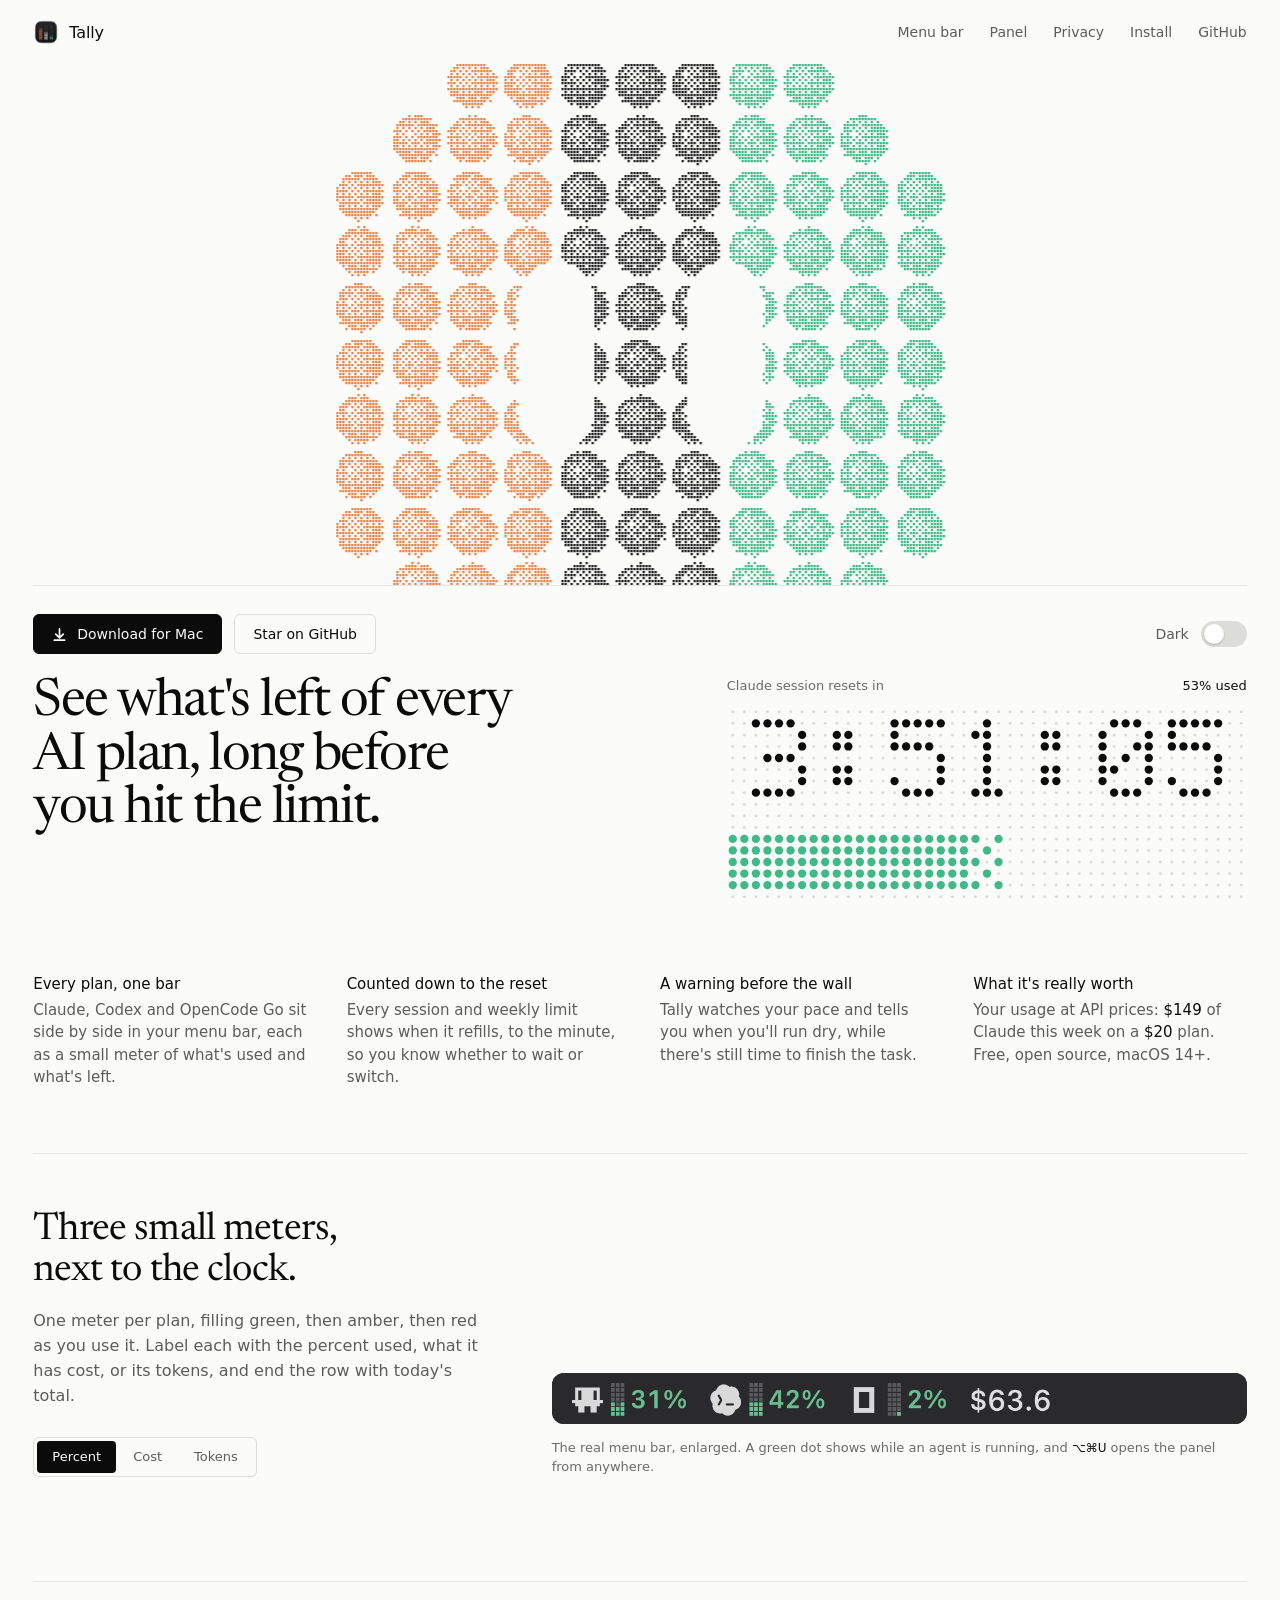
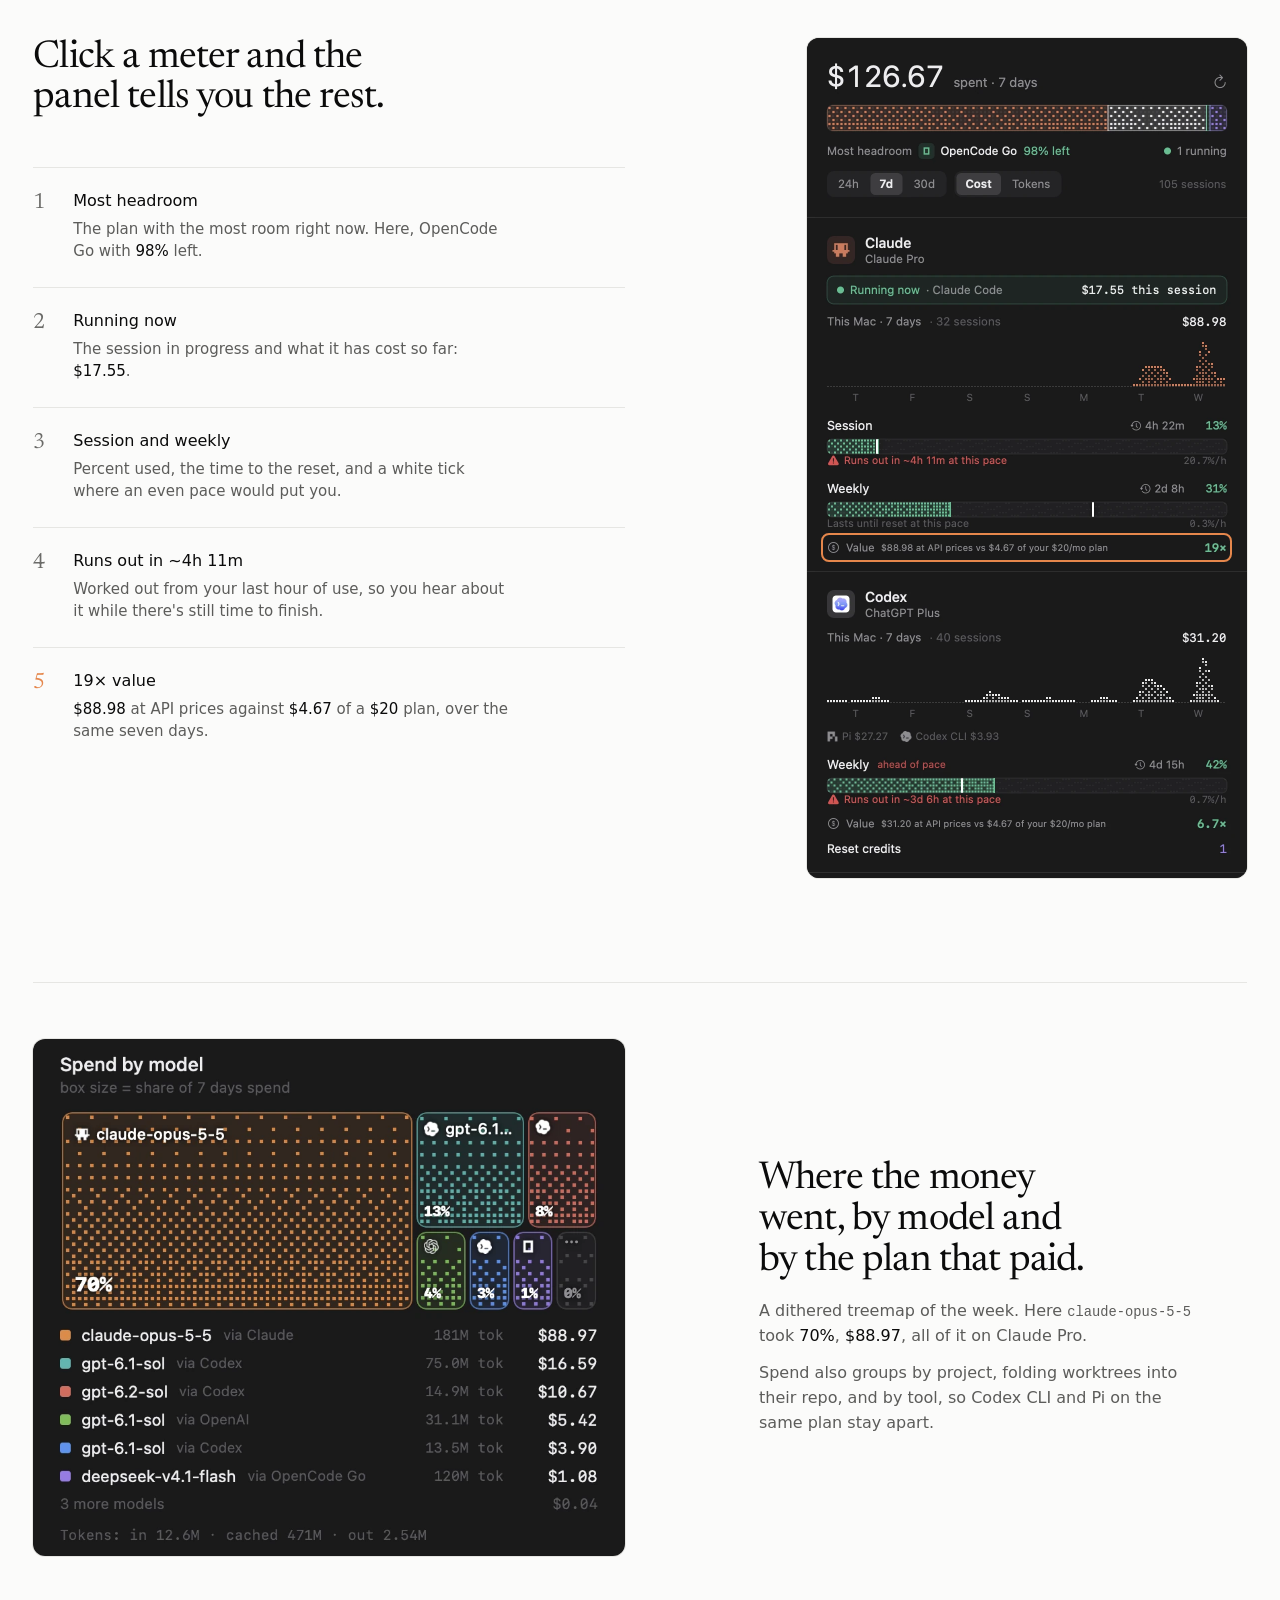
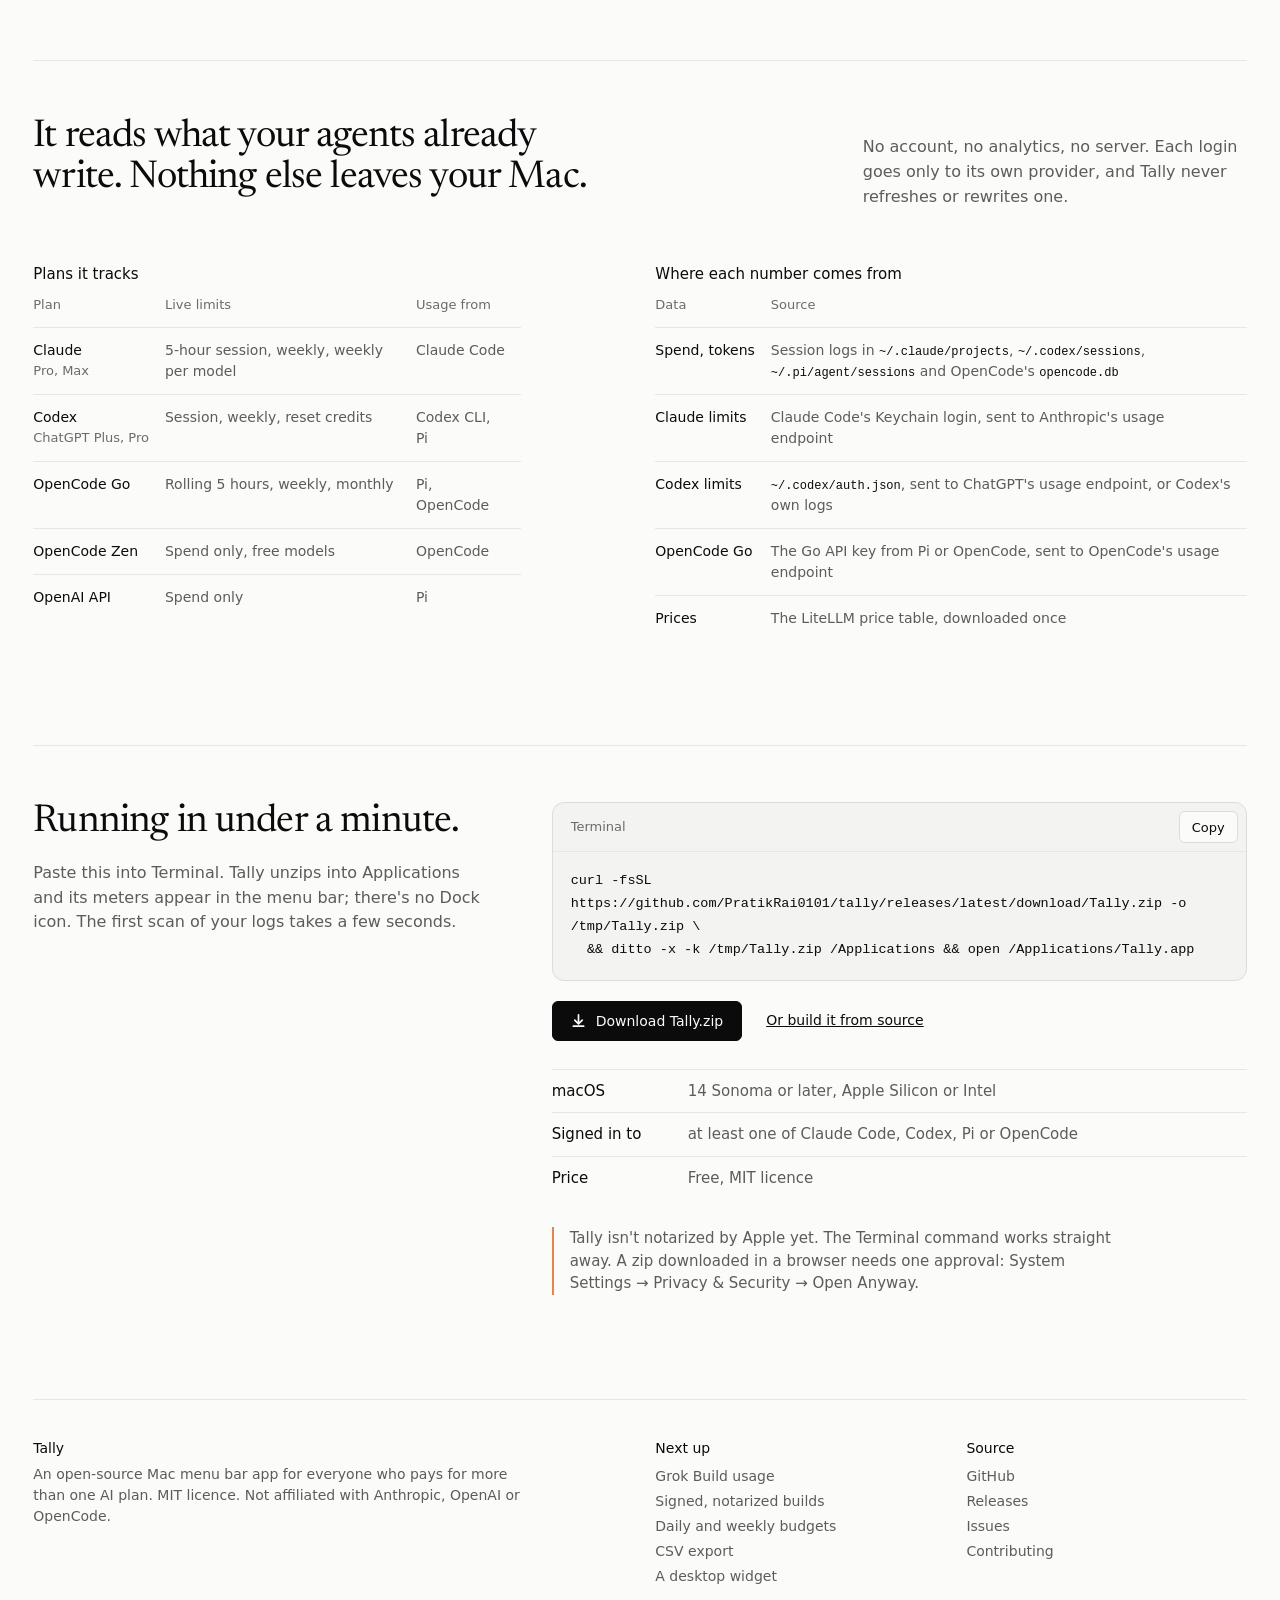
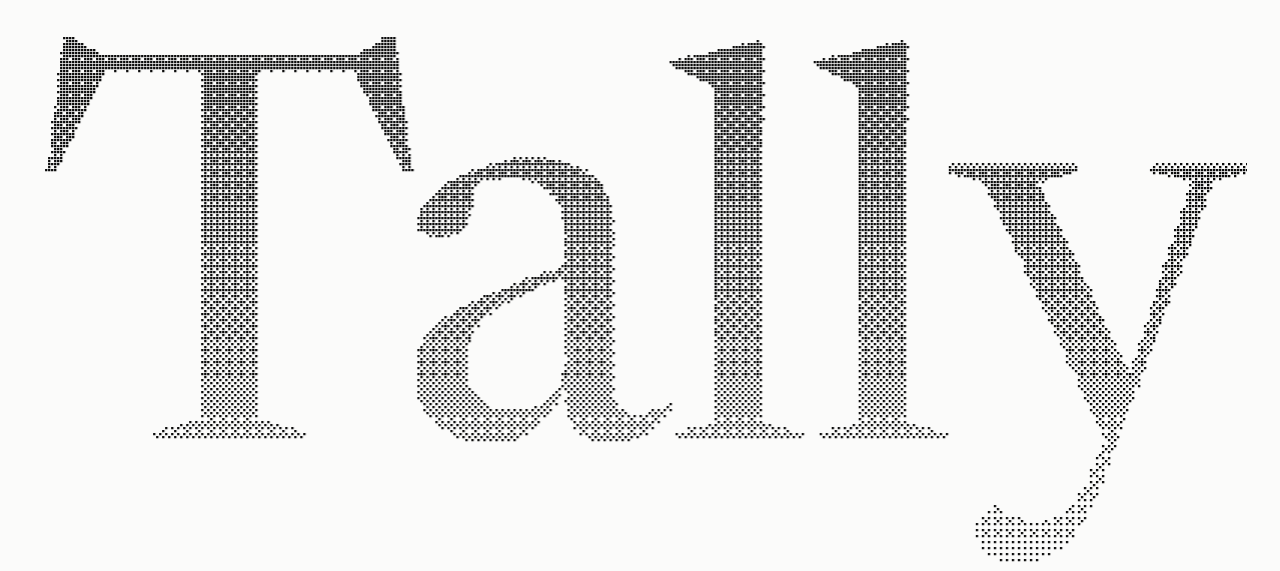
==== index.html @ f97ed586 "Tally website: specimen direction, static site Co-Authored-By: Claude Opus 5.5 <noreply@anthropic.co" ====
<!doctype html>
<html lang="en">
<head>
<meta charset="utf-8">
<meta name="viewport" content="width=device-width, initial-scale=1">
<meta name="color-scheme" content="light dark">
<title>Tally: every AI plan's limit, in your Mac menu bar</title>
<meta name="description" content="Tally is a free, open-source Mac menu bar app that shows how much of Claude, Codex and OpenCode Go you have left, when each limit resets, and whether you'll run out first.">
<meta property="og:title" content="Tally: every AI plan's limit, in your Mac menu bar">
<meta property="og:description" content="See what's left of Claude, Codex and OpenCode Go, when each resets, and whether you'll run out first. Free and open source.">
<meta property="og:image" content="og.png">
<meta property="og:type" content="website">
<meta name="twitter:card" content="summary_large_image">
<link rel="icon" href="favicon.svg" type="image/svg+xml">
<link rel="icon" href="img/icon.png" type="image/png" sizes="256x256">
<link rel="apple-touch-icon" href="apple-touch-icon.png">
<link rel="preconnect" href="https://fonts.googleapis.com">
<link rel="preconnect" href="https://fonts.gstatic.com" crossorigin>
<link href="https://fonts.googleapis.com/css2?family=Newsreader:opsz,wght@6..72,400&display=swap" rel="stylesheet">
<link rel="stylesheet" href="site.css">
<script>try{var t=localStorage.getItem("tally-theme");document.documentElement.dataset.theme=t||(matchMedia("(prefers-color-scheme: dark)").matches?"dark":"light")}catch(e){}</script>
</head>
<body>
<a class="skip" href="#main">Skip to content</a>
<div class="frame">
  <header>
    <a class="brand" href="#top" id="top"><img src="img/icon.png" alt="" width="26" height="26">Tally</a>
    <nav aria-label="Main">
      <a class="hide-s" href="#menubar">Menu bar</a>
      <a class="hide-s" href="#panel">Panel</a>
      <a class="hide-s" href="#privacy">Privacy</a>
      <a href="#install">Install</a>
      <a href="https://github.com/PratikRai0101/tally">GitHub</a>
    </nav>
  </header>

  <div class="hero" id="hero" role="img" aria-label="Tally's mascot, drawn in dithered dots, blooms open and falls into the three meter columns of the Tally icon, then gathers back.">
    <img class="still" src="img/icon-1024.png" alt="" aria-hidden="true" width="1024" height="1024">
    <canvas id="spec"></canvas>
  </div>

  <main id="main">
    <div class="bar">
      <a class="btn" href="https://github.com/PratikRai0101/tally/releases/latest">
        <svg viewBox="0 0 16 16" fill="none" stroke="currentColor" stroke-width="1.8" stroke-linecap="round" stroke-linejoin="round" aria-hidden="true"><path d="M8 2v9M4 7.5 8 11.5 12 7.5M2.5 14h11"/></svg>Download for Mac</a>
      <a class="btn alt" href="https://github.com/PratikRai0101/tally">Star on GitHub</a>
      <div class="switch-row"><span id="dl">Dark</span><button class="switch" id="theme" role="switch" aria-checked="false" aria-labelledby="dl"></button></div>
    </div>

    <section class="lede">
      <h1>See what's left of every AI plan, long before you hit the limit.</h1>
      <div class="meter" role="img" aria-label="Example: Claude session resets in 3 hours 51 minutes, 53% used">
        <p><span>Claude session resets in</span><span class="n">53% used</span></p>
        <canvas id="clock" aria-hidden="true"></canvas>
      </div>
    </section>

    <section class="cols" aria-label="What Tally does">
      <div><h2>Every plan, one bar</h2><p>Claude, Codex and OpenCode Go sit side by side in your menu bar, each as a small meter of what's used and what's left.</p></div>
      <div><h2>Counted down to the reset</h2><p>Every session and weekly limit shows when it refills, to the minute, so you know whether to wait or switch.</p></div>
      <div><h2>A warning before the wall</h2><p>Tally watches your pace and tells you when you'll run dry, while there's still time to finish the task.</p></div>
      <div><h2>What it's really worth</h2><p>Your usage at API prices: <span class="n">$149</span> of Claude this week on a <span class="n">$20</span> plan. Free, open source, macOS 14+.</p></div>
    </section>

    <section class="sec grid" id="menubar" aria-labelledby="mb-h">
      <div class="mb-words">
        <h2 id="mb-h">Three small meters, next to the clock.</h2>
        <p class="body">One meter per plan, filling green, then amber, then red as you use it. Label each with the percent used, what it has cost, or its tokens, and end the row with today's total.</p>
        <div class="seg" role="group" aria-label="Label the meters with">
          <button type="button" aria-pressed="true" data-i="0">Percent</button>
          <button type="button" aria-pressed="false" data-i="1">Cost</button>
          <button type="button" aria-pressed="false" data-i="2">Tokens</button>
        </div>
      </div>
      <div class="mb-show">
        <div class="mb-plate" id="mbplate">
          <img class="on" src="img/menubar-0.webp" width="2352" height="170" alt="Menu bar meters labelled by percent used: Claude 31%, Codex 42%, OpenCode Go 2%, total $63.6.">
          <img src="img/menubar-1.webp" width="2352" height="170" alt="Menu bar meters labelled by cost: Claude $51.5, Codex $11.0, OpenCode Go $1.08, total $63.6." loading="lazy">
          <img src="img/menubar-2.webp" width="2352" height="170" alt="Menu bar meters labelled by tokens: Claude 99.2M, Codex 16.1M, OpenCode Go 120M, total $63.6." loading="lazy">
        </div>
        <p class="small">The real menu bar, enlarged. A green dot shows while an agent is running, and <kbd>⌥⌘U</kbd> opens the panel from anywhere.</p>
      </div>
    </section>

    <section class="sec grid" id="panel" aria-labelledby="pn-h">
      <div class="pn-words">
        <h2 id="pn-h">Click a meter and the panel tells you the rest.</h2>
        <ol class="notes" id="notes">
          <li data-box="4.5,12,56,2.8"><h3>Most headroom</h3><p>The plan with the most room right now. Here, OpenCode Go with <span class="n">98%</span> left.</p></li>
          <li data-box="4.5,28.2,91,3.6"><h3>Running now</h3><p>The session in progress and what it has cost so far: <span class="n">$17.55</span>.</p></li>
          <li data-box="4.5,45.2,91,13.6"><h3>Session and weekly</h3><p>Percent used, the time to the reset, and a white tick where an even pace would put you.</p></li>
          <li data-box="4.5,49.4,42,1.9"><h3>Runs out in ~4h 11m</h3><p>Worked out from your last hour of use, so you hear about it while there's still time to finish.</p></li>
          <li data-box="4.5,59.6,91,2.2"><h3><span class="n">19×</span> value</h3><p><span class="n">$88.98</span> at API prices against <span class="n">$4.67</span> of a <span class="n">$20</span> plan, over the same seven days.</p></li>
        </ol>
      </div>
      <div class="pn-show">
        <figure class="pn-fig" id="pnfig">
          <div class="shot">
            <img src="img/panel.webp" width="880" height="1680" loading="lazy" alt="The Tally panel: $126.67 spent in 7 days; Claude Pro running now at $17.55 this session, session 13% used with 4h 22m to reset and a warning that it runs out in about 4h 11m, weekly 31%, 19× value; Codex on ChatGPT Plus at 42% weekly, ahead of pace.">
            <div class="hl" id="hl" aria-hidden="true"></div>
          </div>
        </figure>
      </div>
    </section>

    <section class="sec grid" id="models" aria-labelledby="md-h">
      <div class="md-show">
        <img src="img/models.webp" width="880" height="770" loading="lazy" alt="Spend by model treemap for 7 days: claude-opus-5-5 70%, $88.97 via Claude; gpt-6.1-sol 13% via Codex; gpt-6.2-sol 8%; smaller shares via OpenAI and OpenCode Go.">
      </div>
      <div class="md-words">
        <h2 id="md-h">Where the money went, by model and by the plan that paid.</h2>
        <p class="body">A dithered treemap of the week. Here <code>claude-opus-5-5</code> took <span class="n">70%</span>, <span class="n">$88.97</span>, all of it on Claude Pro.</p>
        <p class="body">Spend also groups by project, folding worktrees into their repo, and by tool, so Codex CLI and Pi on the same plan stay apart.</p>
      </div>
    </section>

    <section class="sec" id="privacy" aria-labelledby="rd-h">
      <div class="grid">
        <div class="rd-head"><h2 id="rd-h">It reads what your agents already write. Nothing else leaves your Mac.</h2></div>
        <p class="rd-close body">No account, no analytics, no server. Each login goes only to its own provider, and Tally never refreshes or rewrites one.</p>
      </div>
      <div class="tables">
        <div>
          <table>
            <caption>Plans it tracks</caption>
            <thead><tr><th scope="col">Plan</th><th scope="col">Live limits</th><th scope="col">Usage from</th></tr></thead>
            <tbody>
              <tr><th scope="row">Claude<span>Pro, Max</span></th><td data-k="Limits">5-hour session, weekly, weekly per model</td><td data-k="From">Claude Code</td></tr>
              <tr><th scope="row">Codex<span>ChatGPT Plus, Pro</span></th><td data-k="Limits">Session, weekly, reset credits</td><td data-k="From">Codex CLI, Pi</td></tr>
              <tr><th scope="row">OpenCode Go</th><td data-k="Limits">Rolling 5 hours, weekly, monthly</td><td data-k="From">Pi, OpenCode</td></tr>
              <tr><th scope="row">OpenCode Zen</th><td data-k="Limits">Spend only, free models</td><td data-k="From">OpenCode</td></tr>
              <tr><th scope="row">OpenAI API</th><td data-k="Limits">Spend only</td><td data-k="From">Pi</td></tr>
            </tbody>
          </table>
        </div>
        <div>
          <table>
            <caption>Where each number comes from</caption>
            <thead><tr><th scope="col">Data</th><th scope="col">Source</th></tr></thead>
            <tbody>
              <tr><th scope="row">Spend, tokens</th><td>Session logs in <code>~/.claude/projects</code>, <code>~/.codex/sessions</code>, <code>~/.pi/agent/sessions</code> and OpenCode's <code>opencode.db</code></td></tr>
              <tr><th scope="row">Claude limits</th><td>Claude Code's Keychain login, sent to Anthropic's usage endpoint</td></tr>
              <tr><th scope="row">Codex limits</th><td><code>~/.codex/auth.json</code>, sent to ChatGPT's usage endpoint, or Codex's own logs</td></tr>
              <tr><th scope="row">OpenCode Go</th><td>The Go API key from Pi or OpenCode, sent to OpenCode's usage endpoint</td></tr>
              <tr><th scope="row">Prices</th><td>The LiteLLM price table, downloaded once</td></tr>
            </tbody>
          </table>
        </div>
      </div>
    </section>

    <section class="sec grid" id="install" aria-labelledby="in-h">
      <div class="in-words">
        <h2 id="in-h">Running in under a minute.</h2>
        <p class="body">Paste this into Terminal. Tally unzips into Applications and its meters appear in the menu bar; there's no Dock icon. The first scan of your logs takes a few seconds.</p>
      </div>
      <div class="in-show">
        <div class="cmd">
          <div class="cmd-top"><span>Terminal</span><button class="copy" type="button" id="copy">Copy</button></div>
          <pre id="cmd">curl -fsSL https://github.com/PratikRai0101/tally/releases/latest/download/Tally.zip -o /tmp/Tally.zip \
  &amp;&amp; ditto -x -k /tmp/Tally.zip /Applications &amp;&amp; open /Applications/Tally.app</pre>
        </div>
        <div class="row">
          <a class="btn" href="https://github.com/PratikRai0101/tally/releases/latest/download/Tally.zip">
            <svg viewBox="0 0 16 16" fill="none" stroke="currentColor" stroke-width="1.8" stroke-linecap="round" stroke-linejoin="round" aria-hidden="true"><path d="M8 2v9M4 7.5 8 11.5 12 7.5M2.5 14h11"/></svg>Download Tally.zip</a>
          <a href="https://github.com/PratikRai0101/tally#build-from-source">Or build it from source</a>
        </div>
        <ul class="reqs">
          <li><b>macOS</b><span>14 Sonoma or later, Apple Silicon or Intel</span></li>
          <li><b>Signed in to</b><span>at least one of Claude Code, Codex, Pi or OpenCode</span></li>
          <li><b>Price</b><span>Free, MIT licence</span></li>
        </ul>
        <p class="note">Tally isn't notarized by Apple yet. The Terminal command works straight away. A zip downloaded in a browser needs one approval: System Settings → Privacy &amp; Security → Open Anyway.</p>
      </div>
    </section>
  </main>

  <footer>
    <div class="foot">
      <div>
        <h2>Tally</h2>
        <p>An open-source Mac menu bar app for everyone who pays for more than one AI plan. MIT licence. Not affiliated with Anthropic, OpenAI or OpenCode.</p>
      </div>
      <div>
        <h2>Next up</h2>
        <ul><li>Grok Build usage</li><li>Signed, notarized builds</li><li>Daily and weekly budgets</li><li>CSV export</li><li>A desktop widget</li></ul>
      </div>
      <div>
        <h2>Source</h2>
        <ul>
          <li><a href="https://github.com/PratikRai0101/tally">GitHub</a></li>
          <li><a href="https://github.com/PratikRai0101/tally/releases">Releases</a></li>
          <li><a href="https://github.com/PratikRai0101/tally/issues">Issues</a></li>
          <li><a href="https://github.com/PratikRai0101/tally#contributing">Contributing</a></li>
        </ul>
      </div>
    </div>
    <div class="word" id="word" aria-hidden="true"><canvas id="wordc"></canvas></div>
  </footer>
</div>
<script src="site.js" defer></script>
</body>
</html>
---- site.css ----
/* Tally site. Direction D, "the specimen": one live dithered subject owns the top, editorial text under it.
   Tokens live here; a new page links this file and uses .frame, .sec, .grid and the h2/.body styles. */
:root {
  --ground: #fbfbfa; --ink: #0b0b0b; --body: #5c5c5a; --muted: #6b6b68; --hair: #e6e6e3; --grid: #dcdcd8;
  --orange: #e5874c; --mid: #232323; --green: #3fb987; --green-ink: #1f7a55; --btn: #0b0b0b; --btn-ink: #fbfbfa;
  --plate: #1b1b1c; --code: #f3f3f1;
  --serif: "Newsreader", "Iowan Old Style", "Palatino Linotype", Georgia, serif;
  --sans: -apple-system, BlinkMacSystemFont, "SF Pro Text", "Segoe UI Variable Text", "Segoe UI", system-ui, sans-serif; /* the app is set in SF: the small print matches the product */
  --mono: ui-monospace, "SF Mono", Menlo, Consolas, "Liberation Mono", monospace;
  --gutter: clamp(16px, 2.6vw, 44px);
  --r-s: 6px; --r-m: 12px;
  color-scheme: light;
}
:root[data-theme="dark"] {
  --ground: #0e0e0d; --ink: #f1f1ee; --body: #a9a9a5; --muted: #8a8a86; --hair: #262624; --grid: #2e2e2b;
  --mid: #ebeae6; --green-ink: #5fd3a2; --btn: #f1f1ee; --btn-ink: #0e0e0d; --plate: #161617; --code: #171716;
  color-scheme: dark;
}
* { box-sizing: border-box; margin: 0; padding: 0; }
html { background: var(--ground); color: var(--ink); -webkit-font-smoothing: antialiased; scroll-behavior: smooth; scroll-padding-top: 24px; }
@media (prefers-reduced-motion: reduce) { html { scroll-behavior: auto; } }
body { font: 400 15px/1.5 var(--sans); background: var(--ground); }
a { color: inherit; }
img { display: block; max-width: 100%; height: auto; }
.frame { max-width: 1920px; margin: 0 auto; padding: 0 var(--gutter); }
.skip { position: absolute; left: -9999px; top: 8px; }
.skip:focus { left: 8px; background: var(--btn); color: var(--btn-ink); padding: 8px 12px; border-radius: var(--r-s); z-index: 9; }
:focus-visible { outline: 2px solid var(--green); outline-offset: 3px; border-radius: 2px; }

/* header */
header { display: flex; align-items: center; justify-content: space-between; height: 64px; }
.brand { display: flex; align-items: center; gap: 10px; font: 500 16px var(--sans); text-decoration: none; letter-spacing: -.01em; }
.brand img { width: 26px; height: 26px; }
nav { display: flex; gap: 26px; font-size: 14px; }
nav a { text-decoration: none; color: var(--body); padding: 6px 0; }
nav a:hover { color: var(--ink); }

/* the specimen */
.hero { position: relative; height: clamp(360px, 58vh, 640px); border-bottom: 1px solid var(--hair); }
.hero canvas, .hero .still { position: absolute; inset: 0; width: 100%; height: 100%; display: block; }
.hero .still { object-fit: contain; object-position: 50% 100%; }
.hero.live .still { display: none; }

.bar { display: flex; align-items: center; gap: 12px; padding: 28px 0 22px; flex-wrap: wrap; }
.btn { display: inline-flex; align-items: center; gap: 10px; min-height: 40px; padding: 0 18px; border-radius: var(--r-s); background: var(--btn); color: var(--btn-ink);
       font: 500 14px var(--sans); text-decoration: none; border: 1px solid var(--btn); cursor: pointer; }
.btn svg { width: 15px; height: 15px; flex: none; }
.btn.alt { background: transparent; color: var(--ink); border-color: var(--grid); }
.btn.alt:hover { border-color: var(--ink); }
.switch-row { margin-left: auto; display: flex; align-items: center; gap: 12px; font-size: 14px; color: var(--body); }
.switch { width: 46px; height: 26px; border-radius: 13px; border: 1px solid transparent; background: var(--grid); position: relative; cursor: pointer; transition: background .2s; }
.switch::after { content: ""; position: absolute; left: 2px; top: 2px; width: 20px; height: 20px; border-radius: 50%; background: #fff; transition: transform .22s cubic-bezier(.3,1.4,.5,1); box-shadow: 0 1px 2px rgba(0,0,0,.2); }
.switch[aria-checked="true"] { background: var(--green); }
.switch[aria-checked="true"]::after { transform: translateX(20px); }

.lede { display: grid; grid-template-columns: minmax(0, 1fr) minmax(280px, 520px); gap: 48px; align-items: start; padding-bottom: 72px; }
h1 { font: 400 clamp(40px, 4.1vw, 66px)/1.02 var(--serif); letter-spacing: -.028em; max-width: 15em; text-wrap: balance; }
.meter { justify-self: end; width: 100%; }
.meter p { font-size: 13px; color: var(--muted); margin-bottom: 10px; display: flex; justify-content: space-between; }
.meter canvas { width: 100%; display: block; }

.cols { display: grid; grid-template-columns: repeat(4, minmax(0, 1fr)); gap: 40px; padding: 0 0 64px; }
.cols h2 { font: 500 15px/1.4 var(--sans); margin-bottom: 4px; }
.cols p { color: var(--body); max-width: 34ch; }
.n { font-variant-numeric: tabular-nums; color: var(--ink); }

/* sections: an editorial rule, the words on one side, the artefact on the other */
.sec { border-top: 1px solid var(--hair); padding: 56px 0 104px; }
.grid { display: grid; grid-template-columns: repeat(12, minmax(0, 1fr)); column-gap: clamp(20px, 2.4vw, 40px); }
.sec h2 { font: 400 clamp(30px, 3vw, 46px)/1.06 var(--serif); letter-spacing: -.022em; text-wrap: balance; max-width: 17em; }
.sec .body { color: var(--body); font-size: 16px; line-height: 1.55; max-width: 44ch; margin-top: 18px; }
.sec .body + .body { margin-top: 12px; }
.small { font-size: 13px; color: var(--muted); }
kbd { font: 500 .92em var(--sans); color: var(--ink); }
code, .mono { font-family: var(--mono); font-size: .86em; }
.md-words code { white-space: nowrap; }

/* menu bar */
.mb-words { grid-column: 1 / span 5; }
.mb-show { grid-column: 6 / span 7; align-self: end; }
.seg { display: inline-flex; border: 1px solid var(--grid); border-radius: var(--r-s); padding: 3px; gap: 2px; margin-top: 28px; }
.seg button { font: 500 13px var(--sans); color: var(--body); background: none; border: 1px solid transparent; border-radius: 4px; padding: 0 14px; min-height: 32px; cursor: pointer; }
.seg button[aria-pressed="true"] { background: var(--ink); color: var(--ground); }
.mb-plate { background: #2a2a2d; border-radius: var(--r-m); overflow: hidden; position: relative; aspect-ratio: 2352 / 170; }
.mb-plate img { position: absolute; inset: 0; width: 100%; opacity: 0; transition: opacity .35s ease; }
.mb-plate img.on { opacity: 1; }
.mb-show .small { margin-top: 14px; }

/* panel walkthrough */
.pn-words { grid-column: 1 / span 6; }
.pn-show { grid-column: 8 / span 5; }
.pn-fig { position: sticky; top: 24px; max-width: 440px; margin-left: auto; }
.pn-fig .shot { border-radius: var(--r-m); overflow: hidden; background: var(--plate); box-shadow: 0 0 0 1px var(--hair); position: relative; }
.pn-fig .hl { position: absolute; border: 2px solid var(--orange); border-radius: 8px; opacity: 0; transition: opacity .25s, top .45s cubic-bezier(.2,.8,.2,1), left .45s cubic-bezier(.2,.8,.2,1), width .45s cubic-bezier(.2,.8,.2,1), height .45s cubic-bezier(.2,.8,.2,1); pointer-events: none; }
.pn-fig.show .hl { opacity: 1; }
.notes { list-style: none; margin-top: 48px; counter-reset: n; }
.notes li { padding: 22px 0 24px; border-top: 1px solid var(--hair); display: grid; grid-template-columns: 40px minmax(0, 1fr); counter-increment: n; cursor: default; }
.notes li::before { content: counter(n); font: 400 22px/1 var(--serif); color: var(--muted); padding-top: 2px; transition: color .2s; }
.notes li.on::before { color: var(--orange); }
.notes h3 { font: 500 16px/1.4 var(--sans); }
.notes p { color: var(--body); max-width: 46ch; margin-top: 4px; grid-column: 2; }

/* spend by model */
.md-show { grid-column: 1 / span 6; }
.md-words { grid-column: 8 / span 5; align-self: center; }
.md-show img { border-radius: var(--r-m); box-shadow: 0 0 0 1px var(--hair); max-width: 640px; width: 100%; }

/* what it reads */
.rd-head { grid-column: 1 / span 7; }
.rd-close { grid-column: 9 / span 4; align-self: end; }
.tables { display: grid; grid-template-columns: repeat(12, minmax(0, 1fr)); column-gap: clamp(20px, 2.4vw, 40px); margin-top: 56px; row-gap: 56px; }
.tables > div:first-child { grid-column: 1 / span 5; }
.tables > div:last-child { grid-column: 7 / span 6; }
table { width: 100%; border-collapse: collapse; font-size: 14px; }
caption { text-align: left; font: 500 15px var(--sans); padding-bottom: 12px; }
th, td { text-align: left; vertical-align: top; padding: 12px 16px 12px 0; border-top: 1px solid var(--hair); }
thead th { font-weight: 400; color: var(--muted); font-size: 13px; padding-top: 0; border-top: 0; }
tbody th { font-weight: 500; white-space: nowrap; }
tbody th span { display: block; font-weight: 400; color: var(--muted); font-size: 13px; }
td { color: var(--body); }
td code { color: var(--ink); word-break: break-word; }

/* install */
.in-words { grid-column: 1 / span 5; }
.in-show { grid-column: 6 / span 7; }
.cmd { border: 1px solid var(--grid); border-radius: var(--r-m); background: var(--code); }
.cmd-top { display: flex; justify-content: space-between; align-items: center; padding: 8px 8px 8px 18px; border-bottom: 1px solid var(--hair); font-size: 13px; color: var(--muted); }
.copy { font: 500 13px var(--sans); color: var(--ink); background: var(--ground); border: 1px solid var(--grid); border-radius: var(--r-s); min-height: 32px; padding: 0 12px; cursor: pointer; }
.cmd pre { padding: 18px; font: 13.5px/1.7 var(--mono); color: var(--ink); white-space: pre-wrap; overflow-wrap: anywhere; }
.in-show .row { display: flex; gap: 12px 24px; align-items: center; flex-wrap: wrap; margin-top: 20px; }
.in-show .row a:not(.btn) { font-size: 14px; }
.reqs { list-style: none; margin-top: 28px; }
.reqs li { padding: 10px 0; border-top: 1px solid var(--hair); color: var(--body); display: grid; grid-template-columns: 120px minmax(0, 1fr); gap: 16px; }
.reqs li b { font-weight: 500; color: var(--ink); }
.note { margin-top: 28px; padding-left: 16px; border-left: 2px solid var(--orange); color: var(--body); max-width: 60ch; }

/* footer */
footer { border-top: 1px solid var(--hair); padding-top: 40px; }
.foot { display: grid; grid-template-columns: repeat(12, minmax(0, 1fr)); column-gap: clamp(20px, 2.4vw, 40px); row-gap: 28px; }
.foot > div:nth-child(1) { grid-column: 1 / span 5; }
.foot > div:nth-child(2) { grid-column: 7 / span 3; }
.foot > div:nth-child(3) { grid-column: 10 / span 3; }
.foot h2 { font: 500 14px var(--sans); margin-bottom: 8px; }
.foot p, .foot li { color: var(--body); font-size: 14px; }
.foot ul { list-style: none; }
.foot li { padding: 2px 0; }
.foot a { text-decoration: none; }
.foot a:hover { text-decoration: underline; }
.word { position: relative; aspect-ratio: 1 / 0.44; margin-top: 48px; }
.word canvas { width: 100%; height: 100%; display: block; }

/* tablet */
@media (max-width: 1000px) {
  .lede { grid-template-columns: 1fr; gap: 28px; padding-bottom: 48px; }
  .meter { justify-self: stretch; max-width: 560px; }
  .cols { grid-template-columns: repeat(2, minmax(0, 1fr)); gap: 28px 24px; }
  .mb-words, .mb-show, .pn-words, .md-show, .md-words, .rd-head, .rd-close, .in-words, .in-show { grid-column: 1 / -1; }
  .mb-show, .in-show, .rd-close { margin-top: 36px; }
  .pn-words { display: contents; }
  .pn-words h2 { grid-column: 1 / -1; order: 0; }
  .pn-show { grid-column: 1 / -1; order: 1; }
  .notes { grid-column: 1 / -1; order: 2; margin-top: 40px; }
  .pn-fig { position: static; margin: 32px 0 0; }
  .md-show { order: 2; margin-top: 36px; }
  .tables > div:first-child, .tables > div:last-child { grid-column: 1 / -1; }
  .foot > div:nth-child(1) { grid-column: 1 / -1; }
  .foot > div:nth-child(2) { grid-column: 1 / span 6; }
  .foot > div:nth-child(3) { grid-column: 7 / span 6; }
}
/* phone */
@media (max-width: 560px) {
  nav a.hide-s { display: none; }
  .hero { height: min(62vh, 96vw); }
  .bar { padding-top: 20px; }
  .switch-row { margin-left: 0; width: 100%; }
  .bar .btn { flex: 1 1 auto; justify-content: center; }
  .cols { grid-template-columns: 1fr; }
  .sec { padding: 40px 0 72px; }
  .mb-plate { aspect-ratio: auto; height: auto; }
  .mb-plate img { position: static; display: none; width: 128%; max-width: none; }
  .mb-plate img.on { display: block; }
  .mb-plate { overflow-x: auto; }
  .reqs li { grid-template-columns: 1fr; gap: 2px; }
  table, tbody, tr, th, td { display: block; }
  thead { display: none; }
  caption { display: block; }
  tbody tr { border-top: 1px solid var(--hair); padding: 12px 0; }
  tbody th, tbody td { border: 0; padding: 2px 0; }
  td[data-k]::before { content: attr(data-k) ": "; color: var(--muted); }
  .foot > div:nth-child(2), .foot > div:nth-child(3) { grid-column: 1 / -1; }
}
@media (forced-colors: active) {
  .switch[aria-checked="true"] { background: Highlight; }
  .seg button[aria-pressed="true"] { border: 2px solid Highlight; }
}
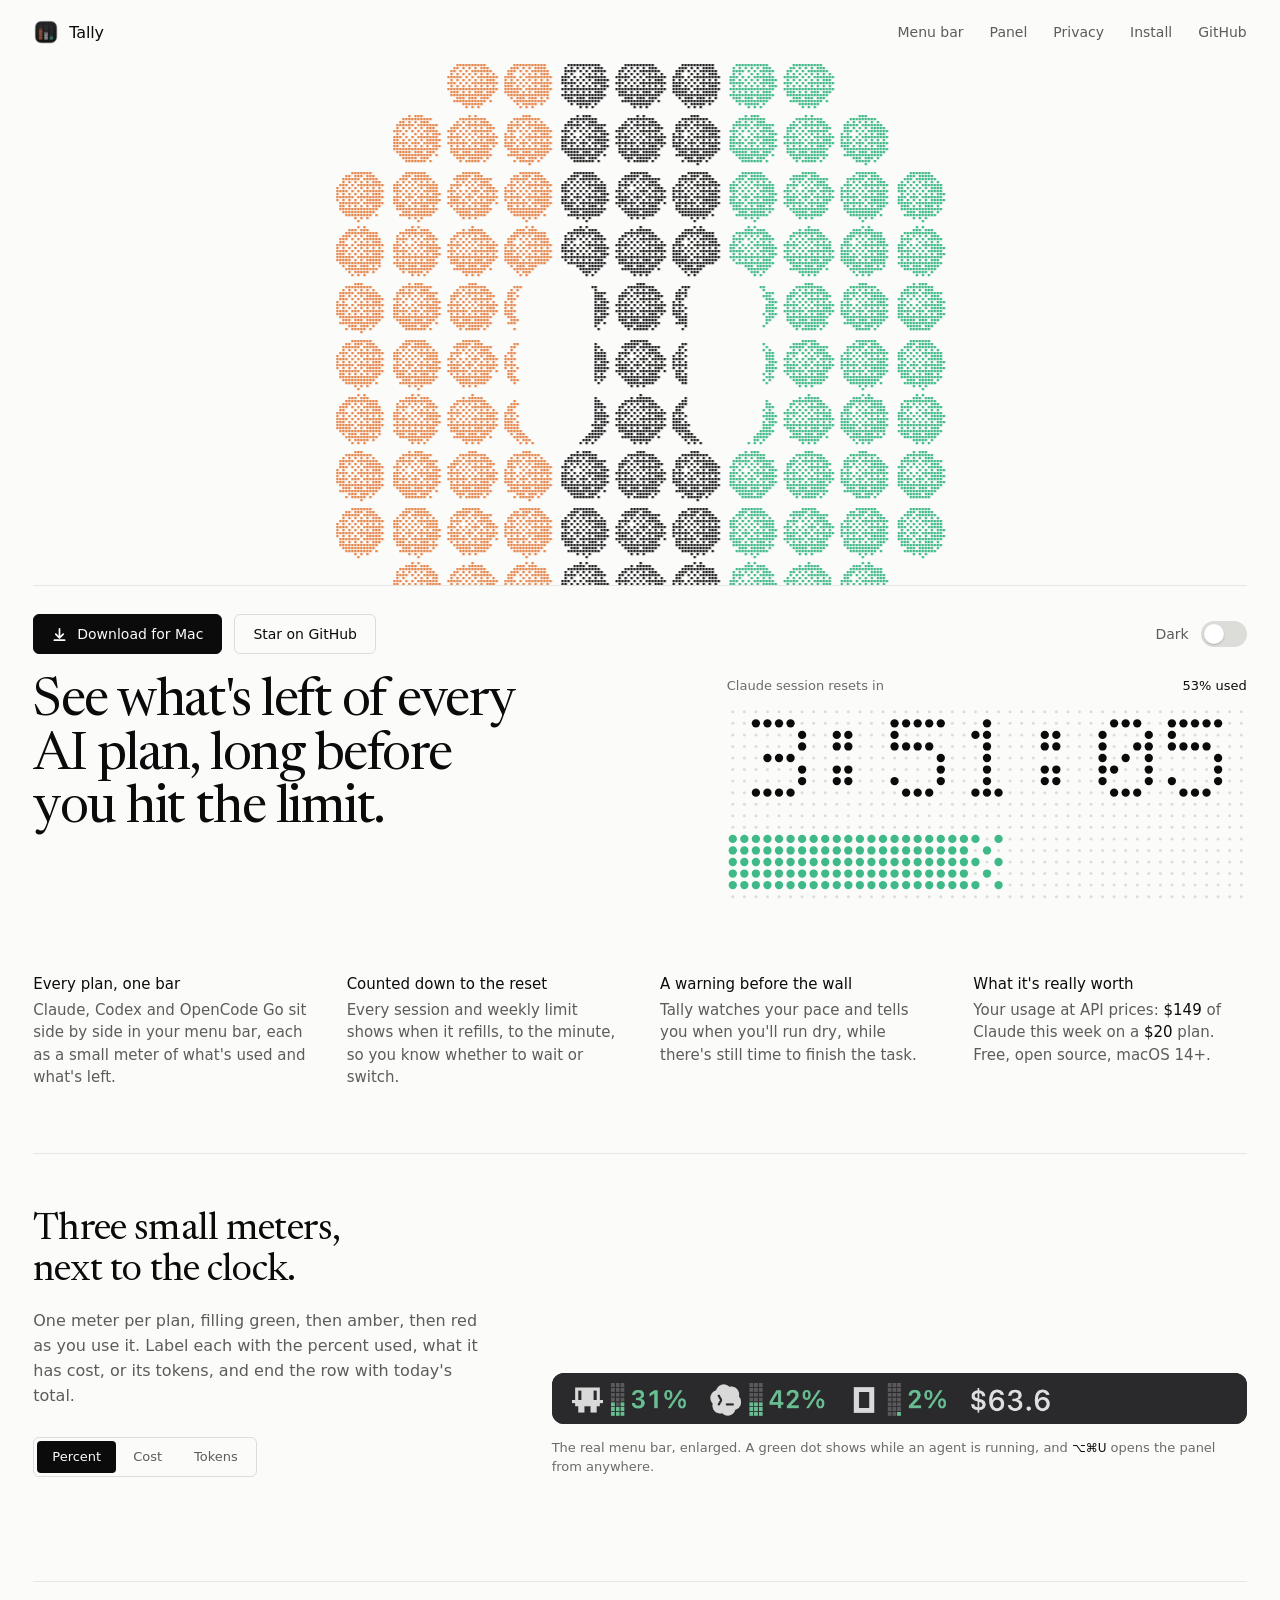
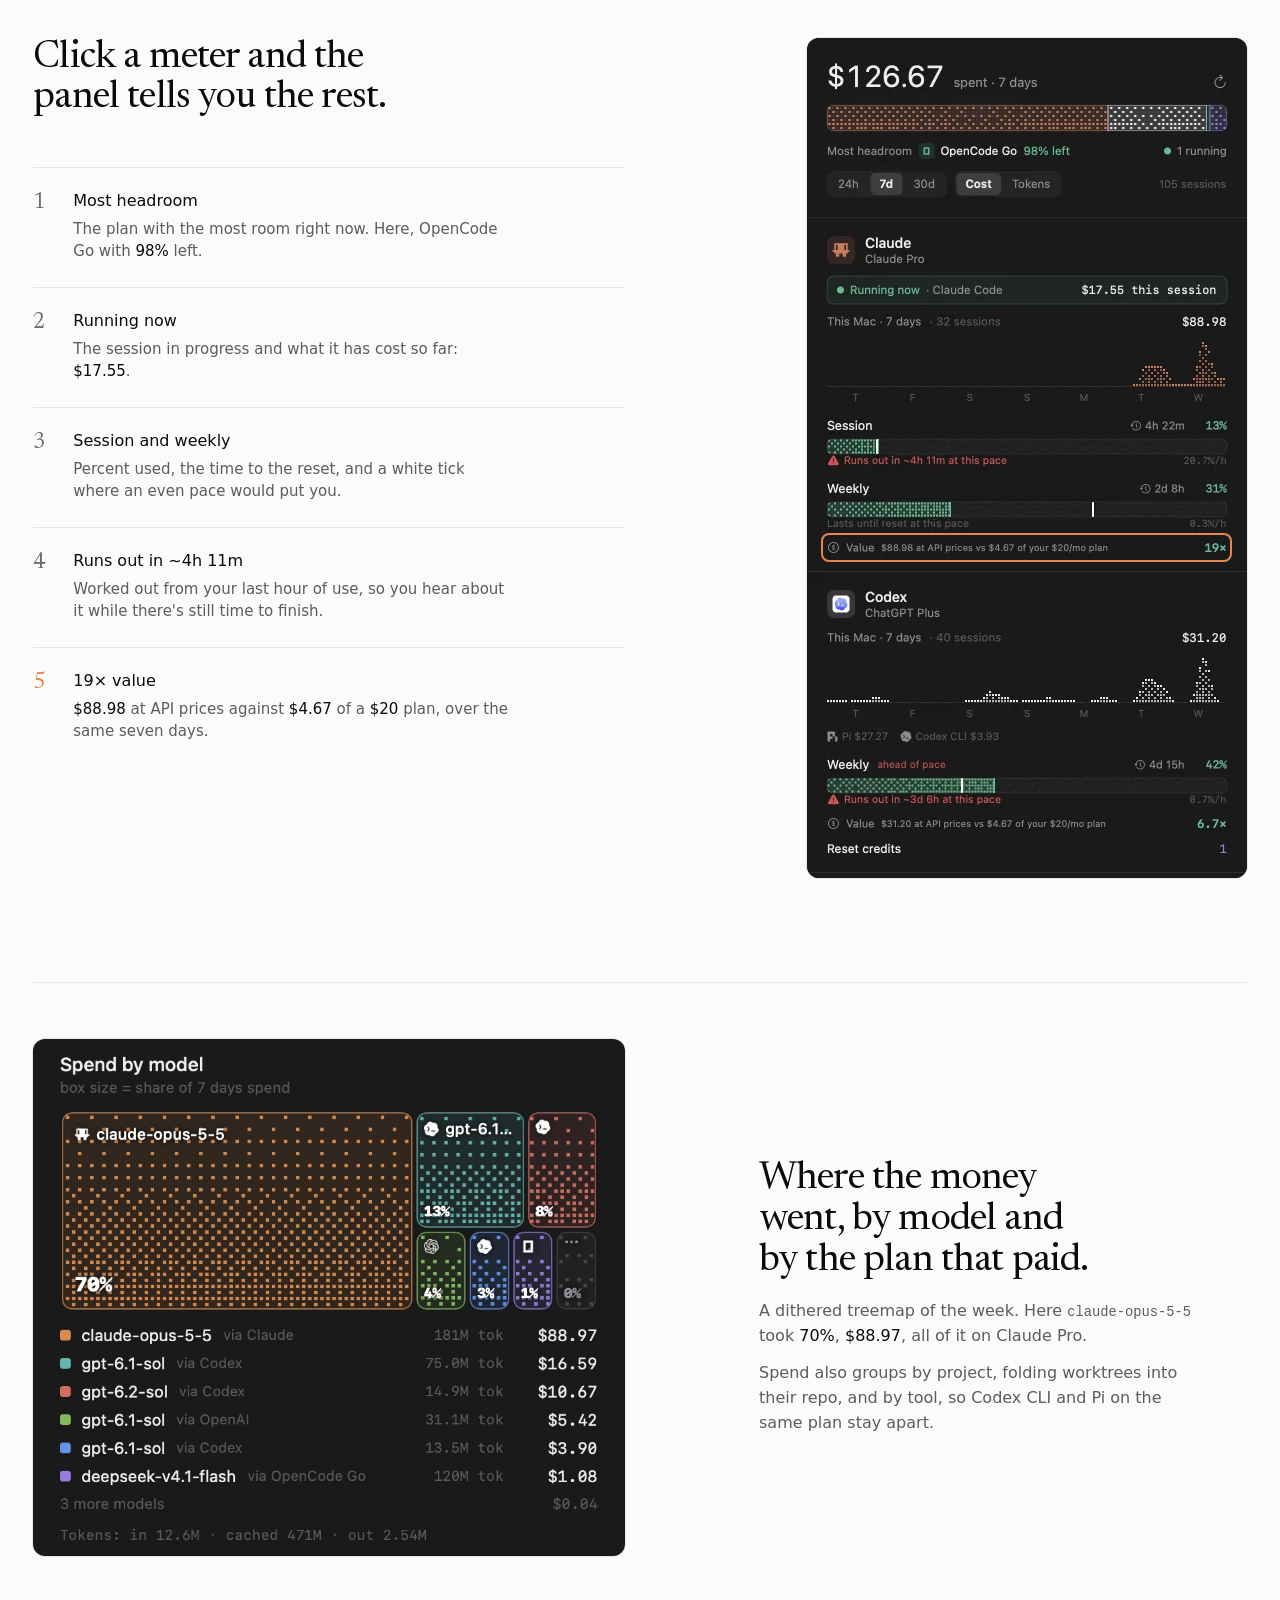
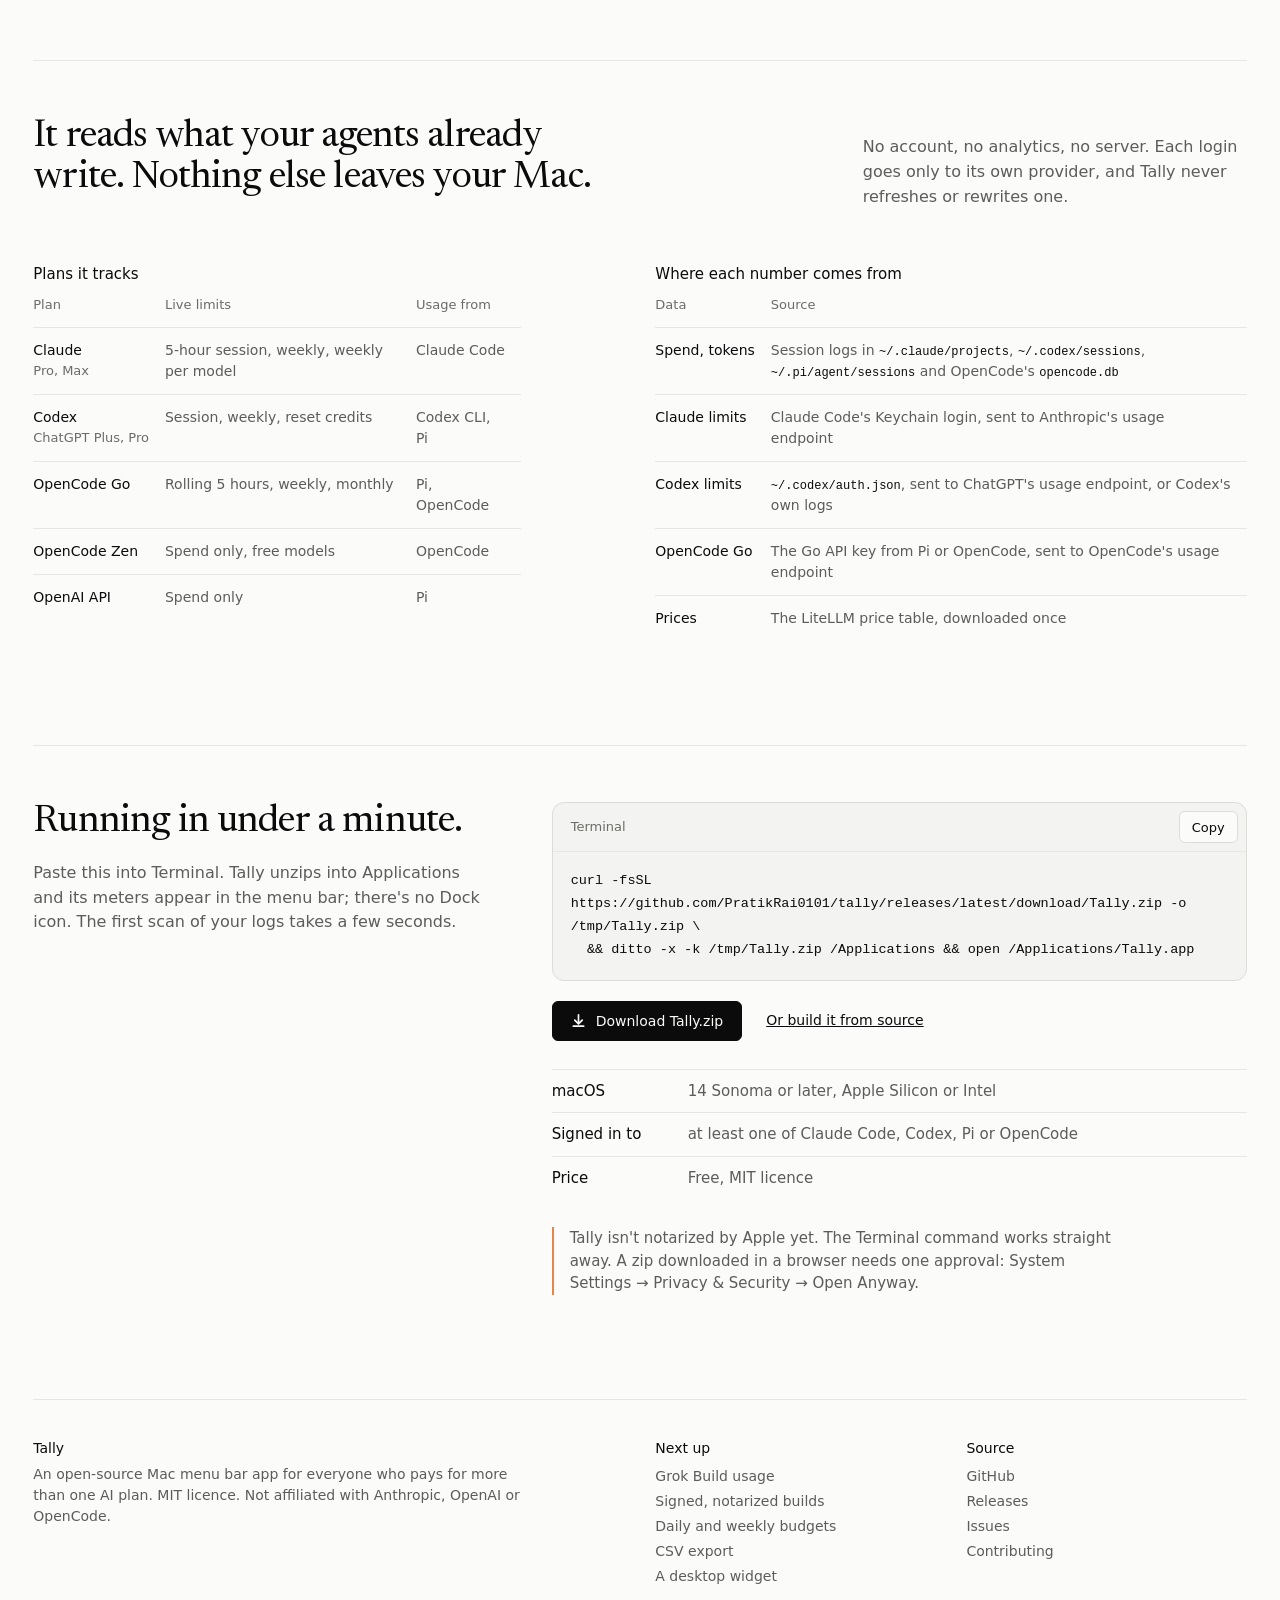
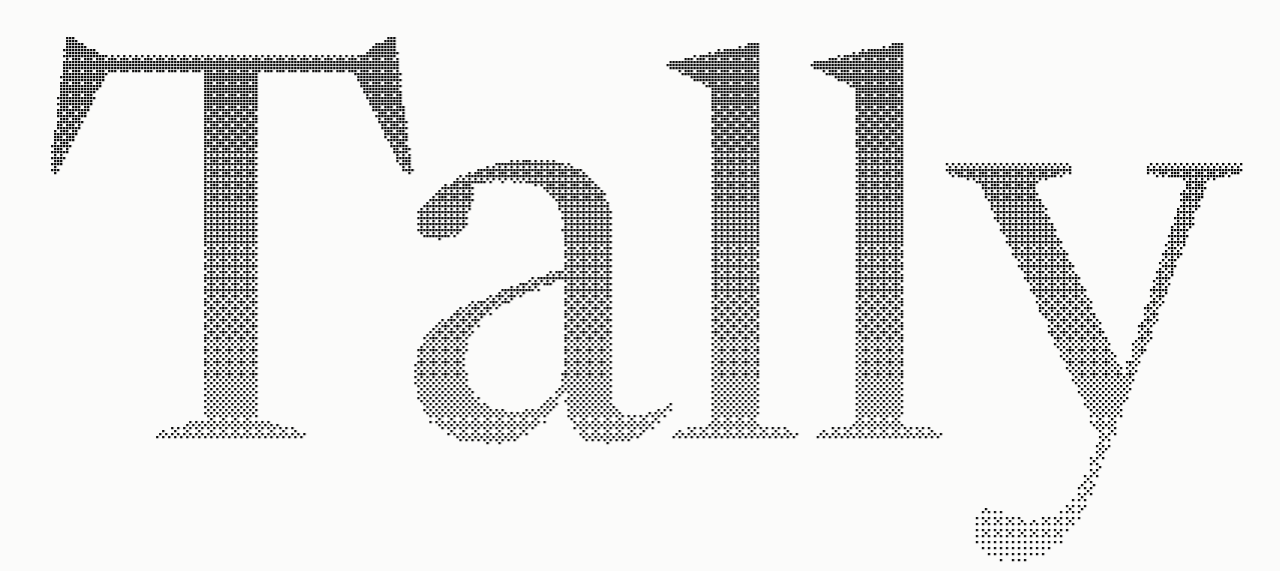
==== commit ad40ab90: "Speed: self-host Newsreader, WebP hero still and brand icon, 1x srcset for panel and treemap, cache " ====
--- a/index.html
+++ b/index.html
@@ -8,15 +8,15 @@
 <meta name="description" content="Tally is a free, open-source Mac menu bar app that shows how much of Claude, Codex and OpenCode Go you have left, when each limit resets, and whether you'll run out first.">
 <meta property="og:title" content="Tally: every AI plan's limit, in your Mac menu bar">
 <meta property="og:description" content="See what's left of Claude, Codex and OpenCode Go, when each resets, and whether you'll run out first. Free and open source.">
-<meta property="og:image" content="og.png">
+<meta property="og:image" content="https://tally-site.vercel.app/og.png">
+<meta property="og:url" content="https://tally-site.vercel.app/">
+<link rel="canonical" href="https://tally-site.vercel.app/">
 <meta property="og:type" content="website">
 <meta name="twitter:card" content="summary_large_image">
 <link rel="icon" href="favicon.svg" type="image/svg+xml">
 <link rel="icon" href="img/icon.png" type="image/png" sizes="256x256">
 <link rel="apple-touch-icon" href="apple-touch-icon.png">
-<link rel="preconnect" href="https://fonts.googleapis.com">
-<link rel="preconnect" href="https://fonts.gstatic.com" crossorigin>
-<link href="https://fonts.googleapis.com/css2?family=Newsreader:opsz,wght@6..72,400&display=swap" rel="stylesheet">
+<link rel="preload" href="fonts/newsreader-latin.woff2" as="font" type="font/woff2" crossorigin>
 <link rel="stylesheet" href="site.css">
 <script>try{var t=localStorage.getItem("tally-theme");document.documentElement.dataset.theme=t||(matchMedia("(prefers-color-scheme: dark)").matches?"dark":"light")}catch(e){}</script>
 </head>
@@ -24,7 +24,7 @@
 <a class="skip" href="#main">Skip to content</a>
 <div class="frame">
   <header>
-    <a class="brand" href="#top" id="top"><img src="img/icon.png" alt="" width="26" height="26">Tally</a>
+    <a class="brand" href="#top" id="top"><img src="img/icon-64.webp" alt="" width="26" height="26">Tally</a>
     <nav aria-label="Main">
       <a class="hide-s" href="#menubar">Menu bar</a>
       <a class="hide-s" href="#panel">Panel</a>
@@ -35,7 +35,7 @@
   </header>
 
   <div class="hero" id="hero" role="img" aria-label="Tally's mascot, drawn in dithered dots, blooms open and falls into the three meter columns of the Tally icon, then gathers back.">
-    <img class="still" src="img/icon-1024.png" alt="" aria-hidden="true" width="1024" height="1024">
+    <img class="still" src="img/icon-still.webp" fetchpriority="low" alt="" aria-hidden="true" width="1024" height="1024">
     <canvas id="spec"></canvas>
   </div>
 
@@ -96,7 +96,7 @@
       <div class="pn-show">
         <figure class="pn-fig" id="pnfig">
           <div class="shot">
-            <img src="img/panel.webp" width="880" height="1680" loading="lazy" alt="The Tally panel: $126.67 spent in 7 days; Claude Pro running now at $17.55 this session, session 13% used with 4h 22m to reset and a warning that it runs out in about 4h 11m, weekly 31%, 19× value; Codex on ChatGPT Plus at 42% weekly, ahead of pace.">
+            <img src="img/panel.webp" srcset="img/panel-440.webp 440w, img/panel.webp 880w" sizes="(max-width: 480px) calc(100vw - 32px), 440px" width="880" height="1680" loading="lazy" alt="The Tally panel: $126.67 spent in 7 days; Claude Pro running now at $17.55 this session, session 13% used with 4h 22m to reset and a warning that it runs out in about 4h 11m, weekly 31%, 19× value; Codex on ChatGPT Plus at 42% weekly, ahead of pace.">
             <div class="hl" id="hl" aria-hidden="true"></div>
           </div>
         </figure>
@@ -105,7 +105,7 @@
 
     <section class="sec grid" id="models" aria-labelledby="md-h">
       <div class="md-show">
-        <img src="img/models.webp" width="880" height="770" loading="lazy" alt="Spend by model treemap for 7 days: claude-opus-5-5 70%, $88.97 via Claude; gpt-6.1-sol 13% via Codex; gpt-6.2-sol 8%; smaller shares via OpenAI and OpenCode Go.">
+        <img src="img/models.webp" srcset="img/models-440.webp 440w, img/models.webp 880w" sizes="(max-width: 672px) calc(100vw - 32px), 640px" width="880" height="770" loading="lazy" alt="Spend by model treemap for 7 days: claude-opus-5-5 70%, $88.97 via Claude; gpt-6.1-sol 13% via Codex; gpt-6.2-sol 8%; smaller shares via OpenAI and OpenCode Go.">
       </div>
       <div class="md-words">
         <h2 id="md-h">Where the money went, by model and by the plan that paid.</h2>
--- a/site.css
+++ b/site.css
@@ -1,5 +1,9 @@
 /* Tally site. Direction D, "the specimen": one live dithered subject owns the top, editorial text under it.
    Tokens live here; a new page links this file and uses .frame, .sec, .grid and the h2/.body styles. */
+/* Newsreader 400 (variable opsz 6..72), latin subset, self-hosted from Google Fonts (OFL). */
+@font-face { font-family: "Newsreader"; font-style: normal; font-weight: 400; font-display: swap;
+  src: url("fonts/newsreader-latin.woff2") format("woff2");
+  unicode-range: U+0000-00FF, U+0131, U+0152-0153, U+02BB-02BC, U+02C6, U+02DA, U+02DC, U+0304, U+0308, U+0329, U+2000-206F, U+20AC, U+2122, U+2191, U+2193, U+2212, U+2215, U+FEFF, U+FFFD; }
 :root {
   --ground: #fbfbfa; --ink: #0b0b0b; --body: #5c5c5a; --muted: #6b6b68; --hair: #e6e6e3; --grid: #dcdcd8;
   --orange: #e5874c; --mid: #232323; --green: #3fb987; --green-ink: #1f7a55; --btn: #0b0b0b; --btn-ink: #fbfbfa;
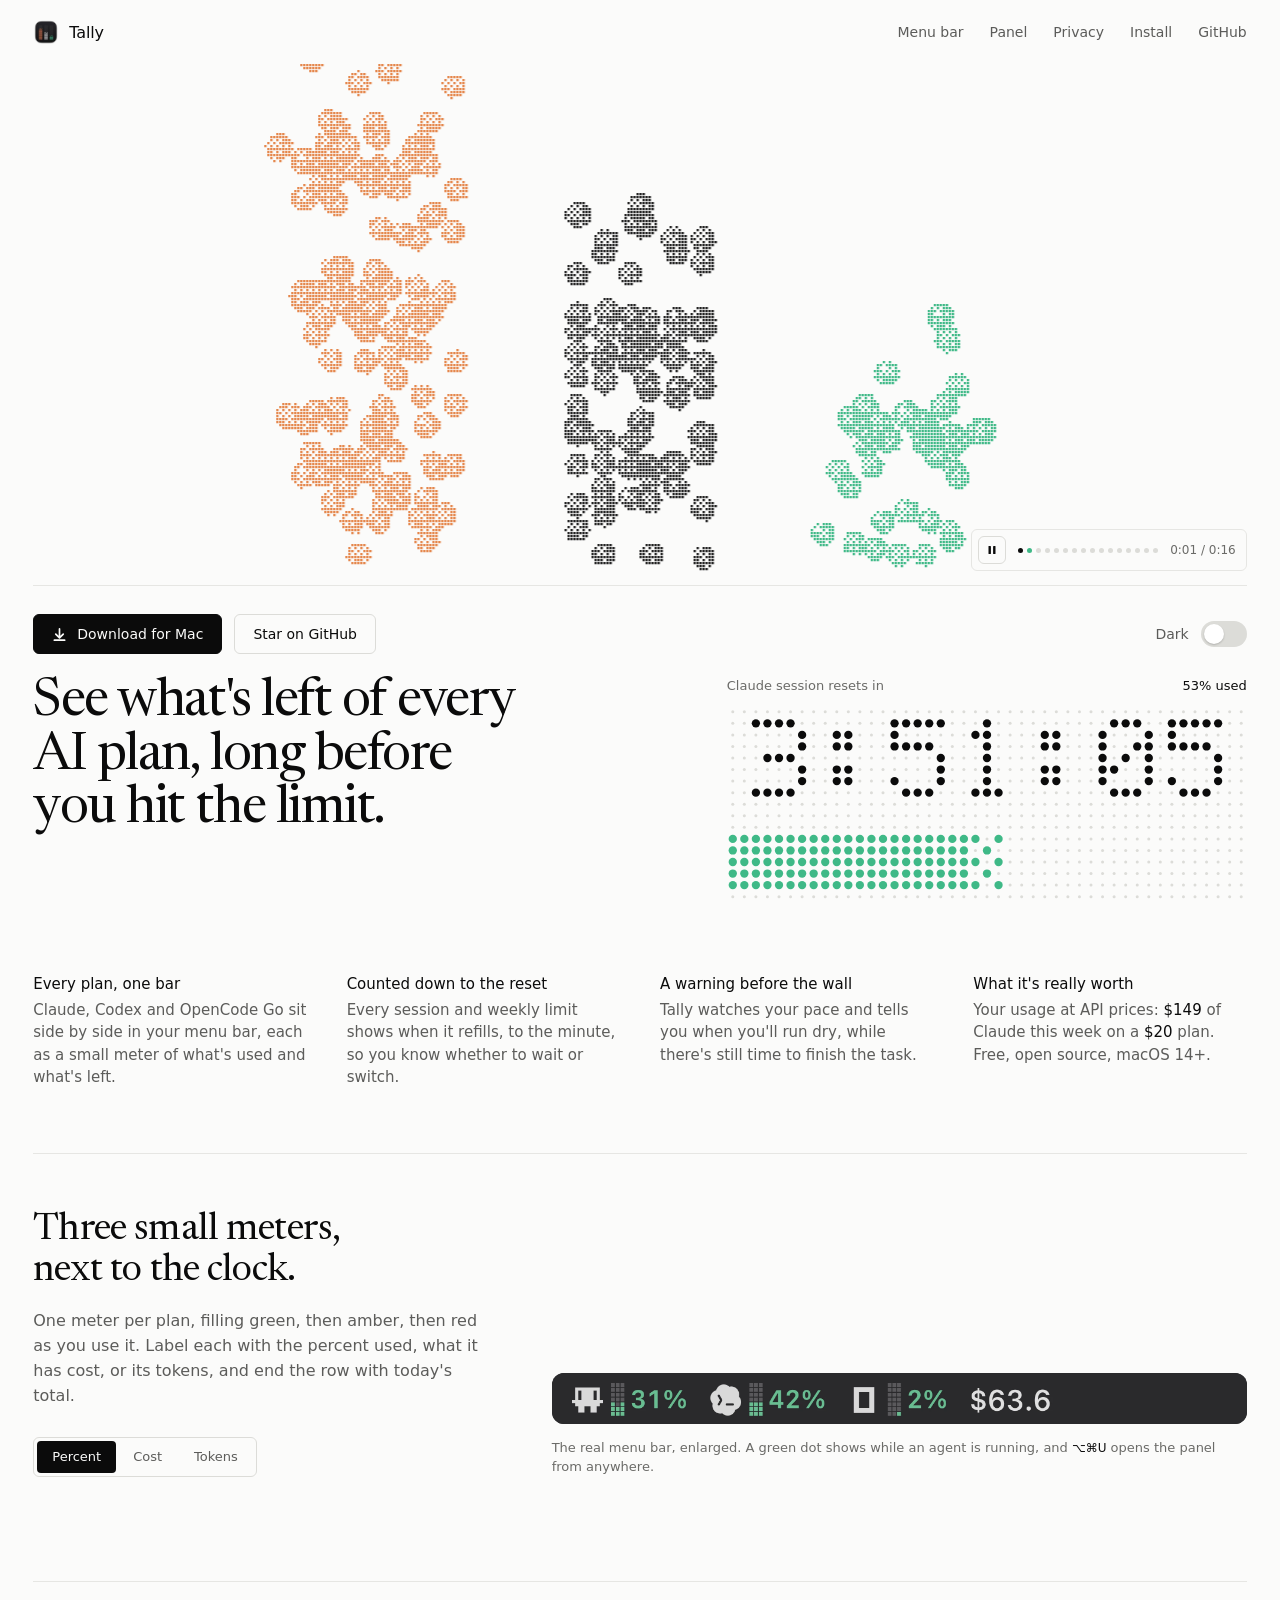
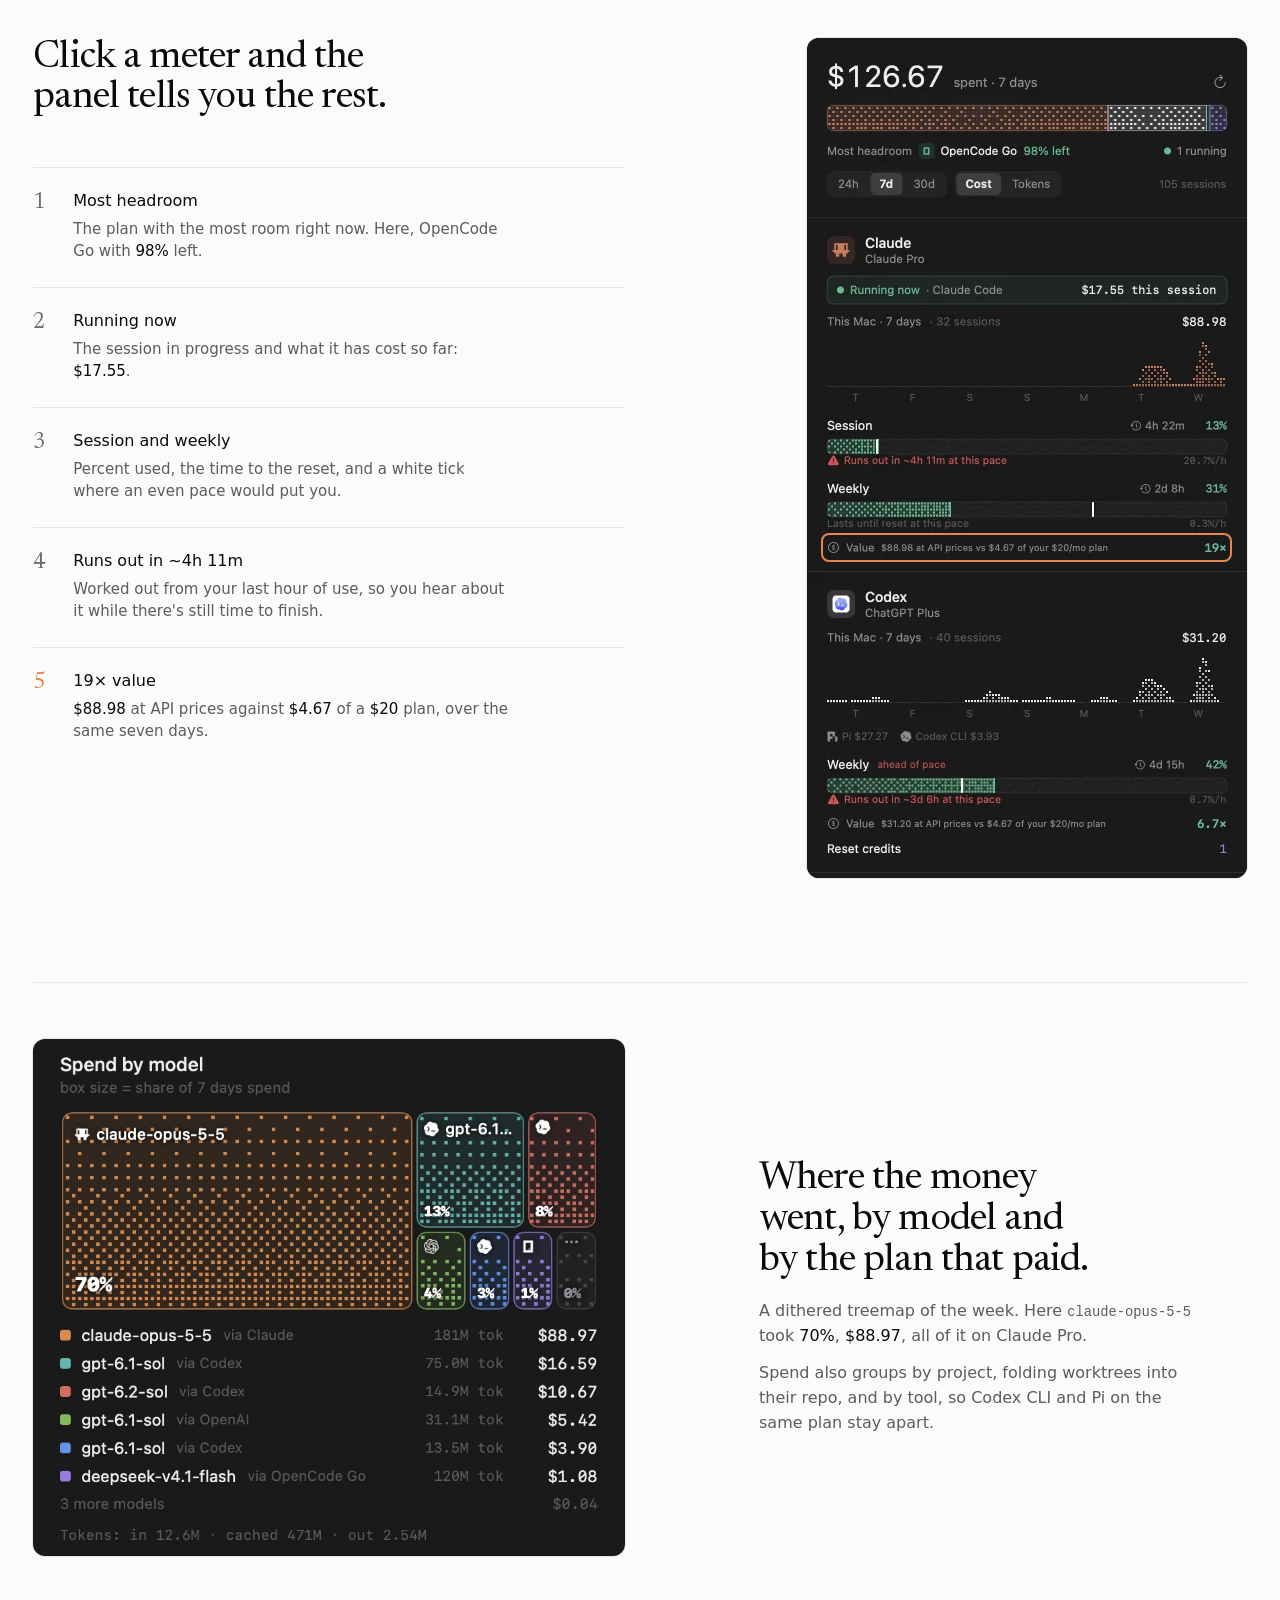
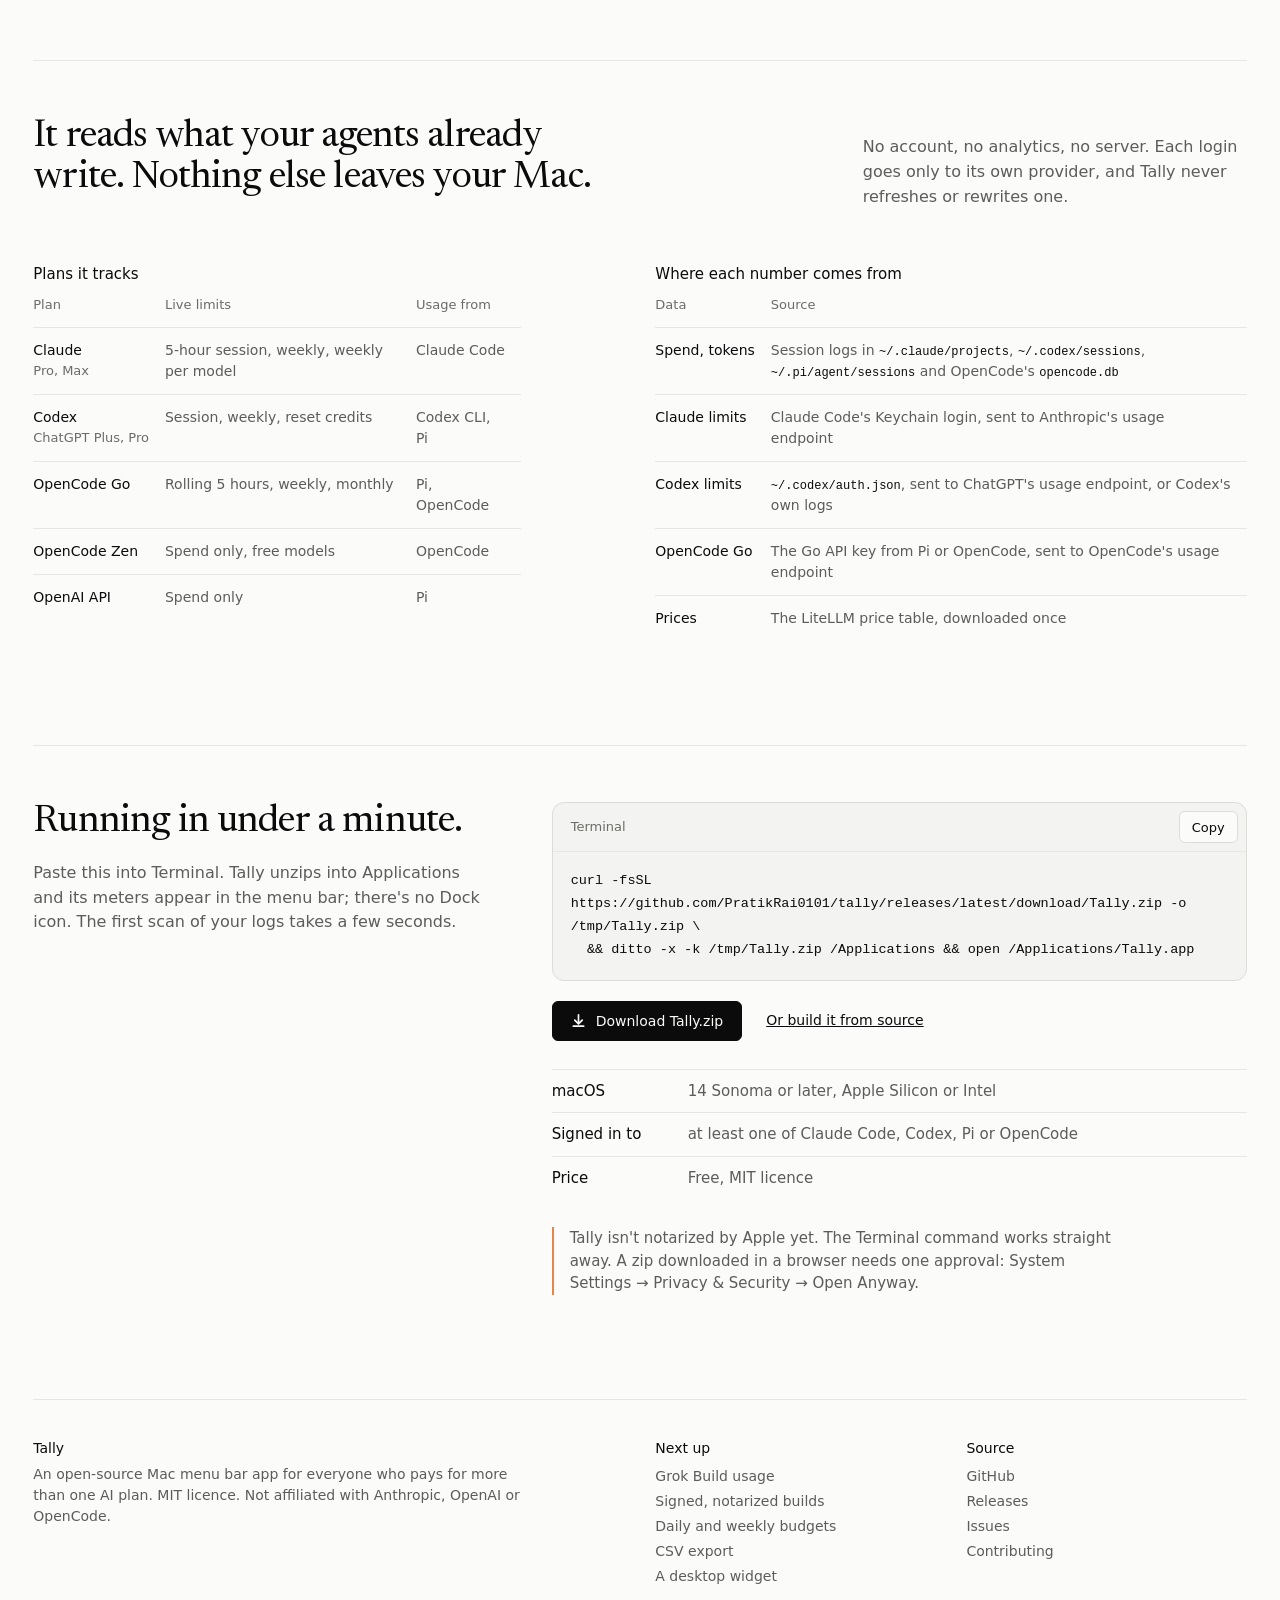
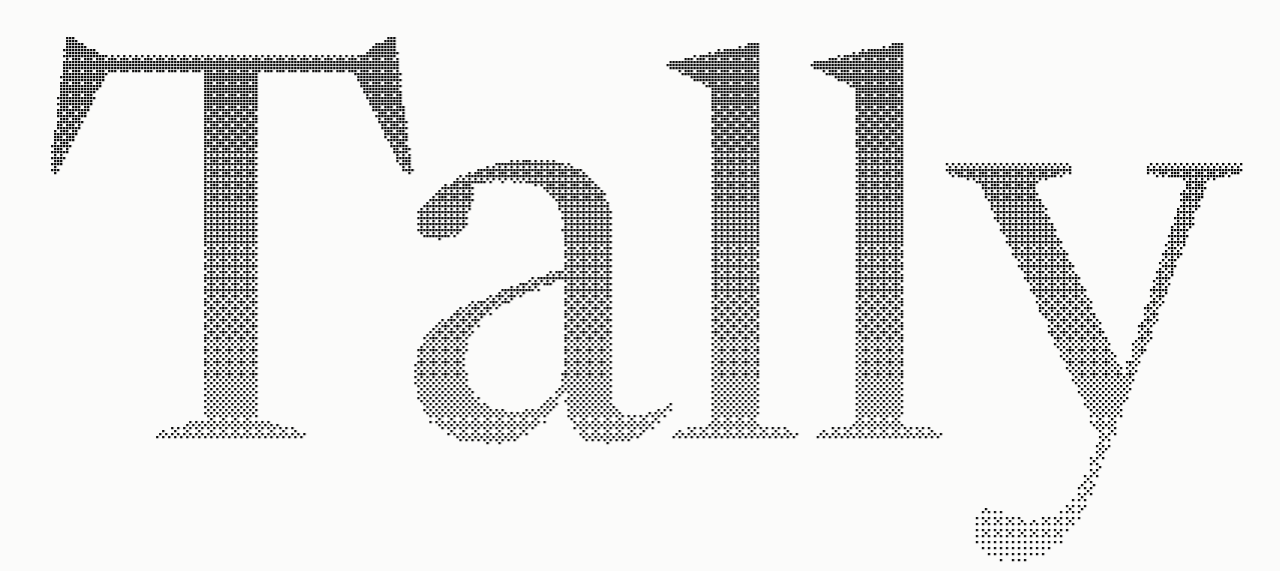
==== commit 47a08cb6: "Hero: open on motion, shorter rest, and a reel (pause/play, progress dots, timer) Visitors read the " ====
--- a/index.html
+++ b/index.html
@@ -34,9 +34,17 @@
     </nav>
   </header>
 
-  <div class="hero" id="hero" role="img" aria-label="Tally's mascot, drawn in dithered dots, blooms open and falls into the three meter columns of the Tally icon, then gathers back.">
+  <div class="hero" id="hero">
     <img class="still" src="img/icon-still.webp" fetchpriority="low" alt="" aria-hidden="true" width="1024" height="1024">
-    <canvas id="spec"></canvas>
+    <canvas id="spec" role="img" aria-label="Tally's mascot, drawn in dithered dots, blooms open and falls into the three meter columns of the Tally icon, then gathers back."></canvas>
+    <div class="reel" id="reel" hidden>
+      <button class="reel-btn" id="reelbtn" type="button" aria-label="Pause the animation">
+        <svg class="i-pause" viewBox="0 0 12 12" aria-hidden="true"><rect x="2.5" y="2" width="2.4" height="8" rx=".6"/><rect x="7.1" y="2" width="2.4" height="8" rx=".6"/></svg>
+        <svg class="i-play" viewBox="0 0 12 12" aria-hidden="true"><path d="M3.5 2.2v7.6a.5.5 0 0 0 .76.43l6.1-3.8a.5.5 0 0 0 0-.86l-6.1-3.8a.5.5 0 0 0-.76.43z"/></svg>
+      </button>
+      <span class="reel-dots" id="reeldots" aria-hidden="true"></span>
+      <span class="reel-time" id="reeltime" aria-hidden="true">0:00 / 0:16</span>
+    </div>
   </div>
 
   <main id="main">
--- a/site.css
+++ b/site.css
@@ -44,6 +44,19 @@
 .hero canvas, .hero .still { position: absolute; inset: 0; width: 100%; height: 100%; display: block; }
 .hero .still { object-fit: contain; object-position: 50% 100%; }
 .hero.live .still { display: none; }
+/* the reel: says "this is playing", and lets anyone pause it (WCAG 2.2.2) */
+.reel { position: absolute; right: 0; bottom: 14px; display: flex; align-items: center; gap: 12px; padding: 6px 10px 6px 6px;
+  background: var(--ground); border: 1px solid var(--hair); border-radius: var(--r-s); font-size: 12px; color: var(--muted); font-variant-numeric: tabular-nums; }
+.reel[hidden] { display: none; }
+.reel-btn { width: 28px; height: 28px; display: grid; place-items: center; border: 1px solid var(--grid); border-radius: var(--r-s); background: transparent; color: var(--ink); cursor: pointer; }
+.reel-btn:hover { border-color: var(--ink); }
+.reel-btn svg { width: 12px; height: 12px; fill: currentColor; }
+.reel-btn .i-play, .reel.paused .reel-btn .i-pause { display: none; }
+.reel.paused .reel-btn .i-play { display: block; }
+.reel-dots { display: flex; gap: 4px; }
+.reel-dots i { width: 5px; height: 5px; border-radius: 50%; background: var(--grid); transition: background .25s; }
+.reel-dots i.on { background: var(--ink); }
+.reel-dots i.now { background: var(--green); }
 
 .bar { display: flex; align-items: center; gap: 12px; padding: 28px 0 22px; flex-wrap: wrap; }
 .btn { display: inline-flex; align-items: center; gap: 10px; min-height: 40px; padding: 0 18px; border-radius: var(--r-s); background: var(--btn); color: var(--btn-ink);
@@ -173,6 +186,8 @@
 }
 /* phone */
 @media (max-width: 560px) {
+  .reel { bottom: 10px; gap: 8px; padding: 4px 8px 4px 4px; }
+  .reel-dots { display: none; }
   nav a.hide-s { display: none; }
   .hero { height: min(62vh, 96vw); }
   .bar { padding-top: 20px; }
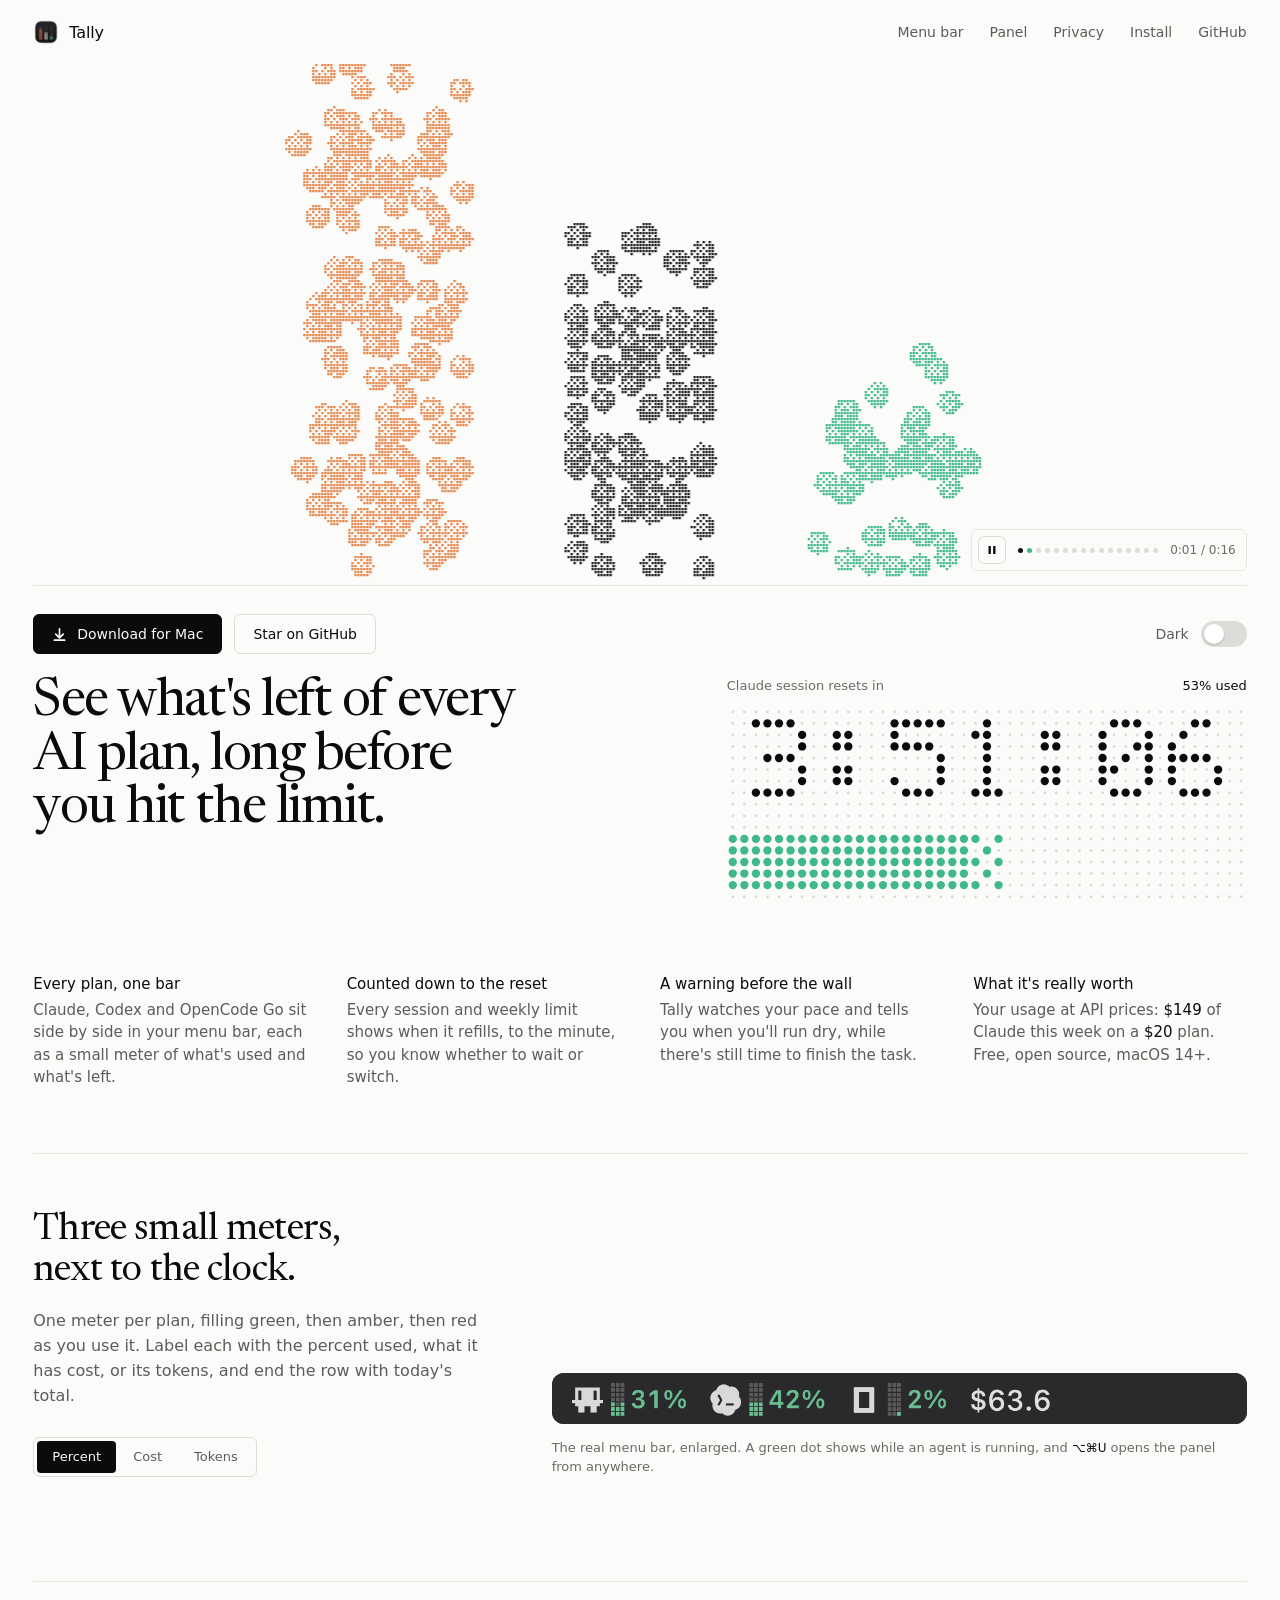
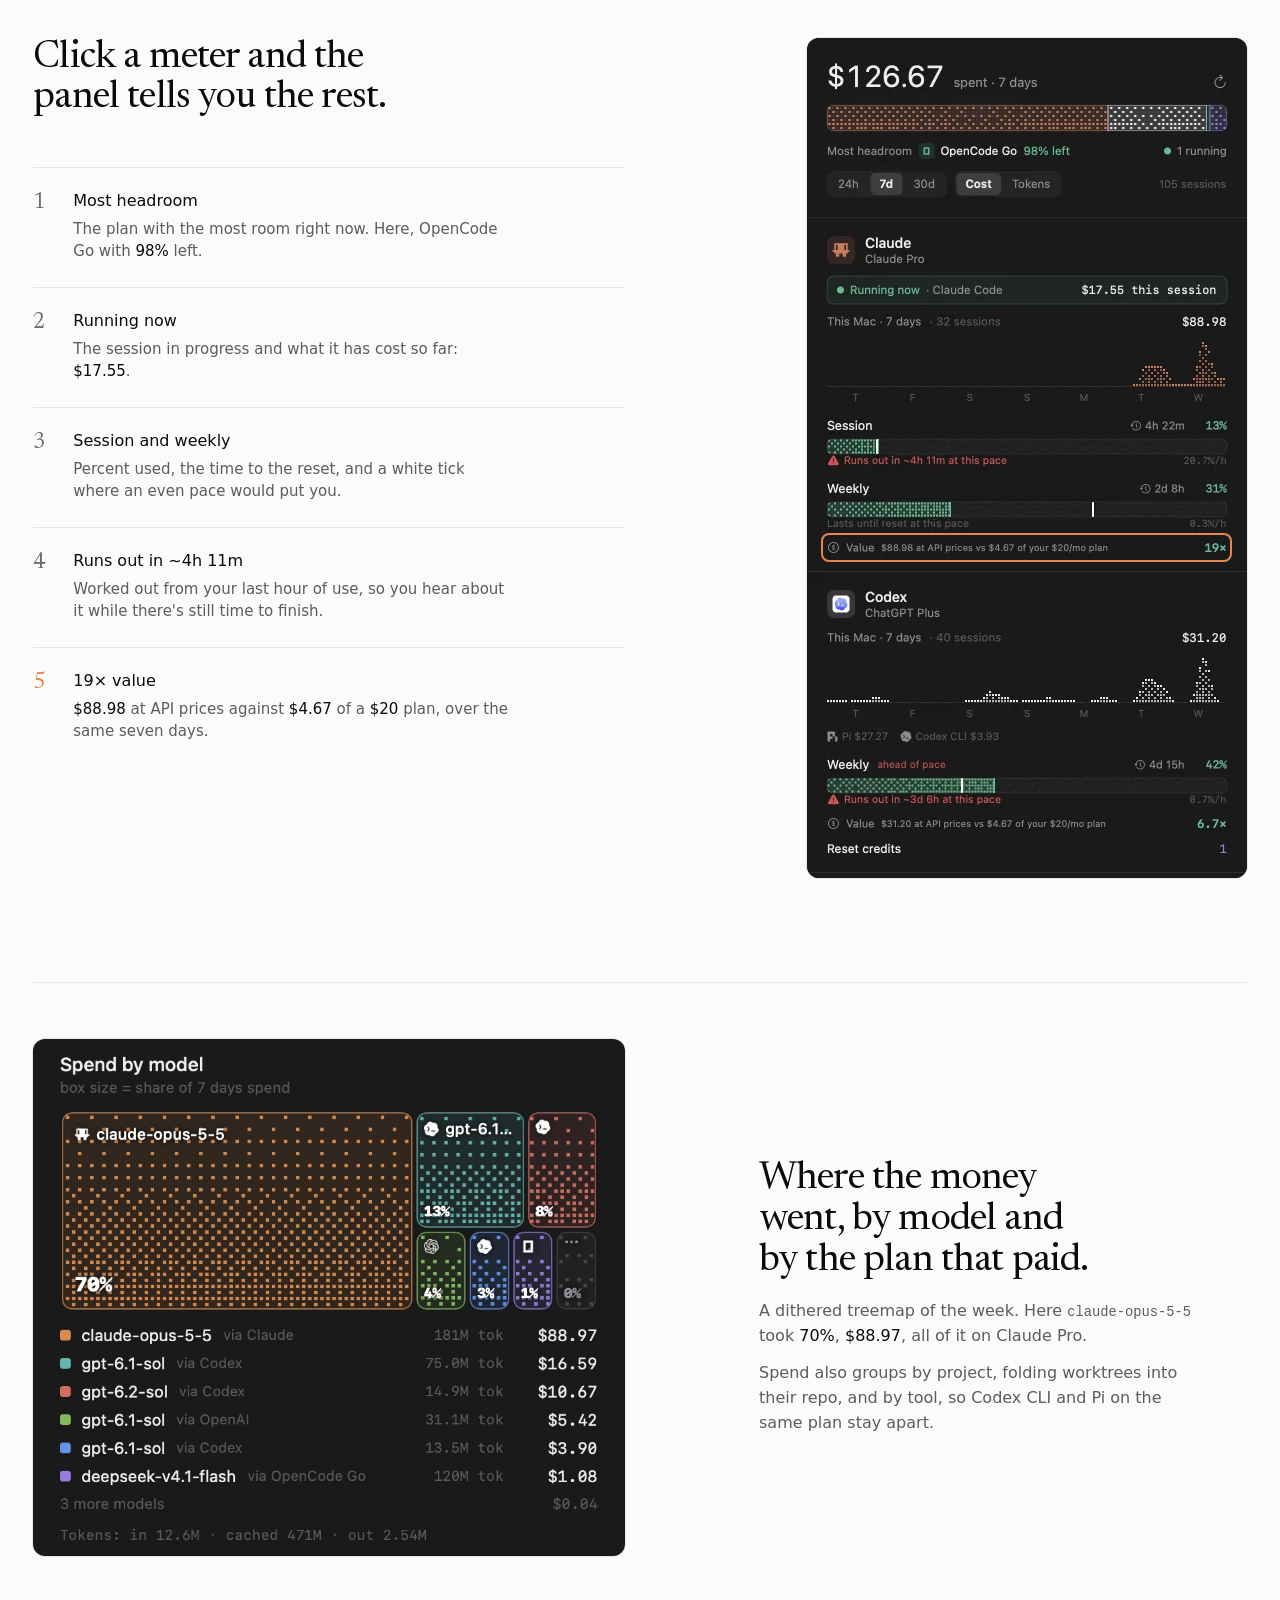
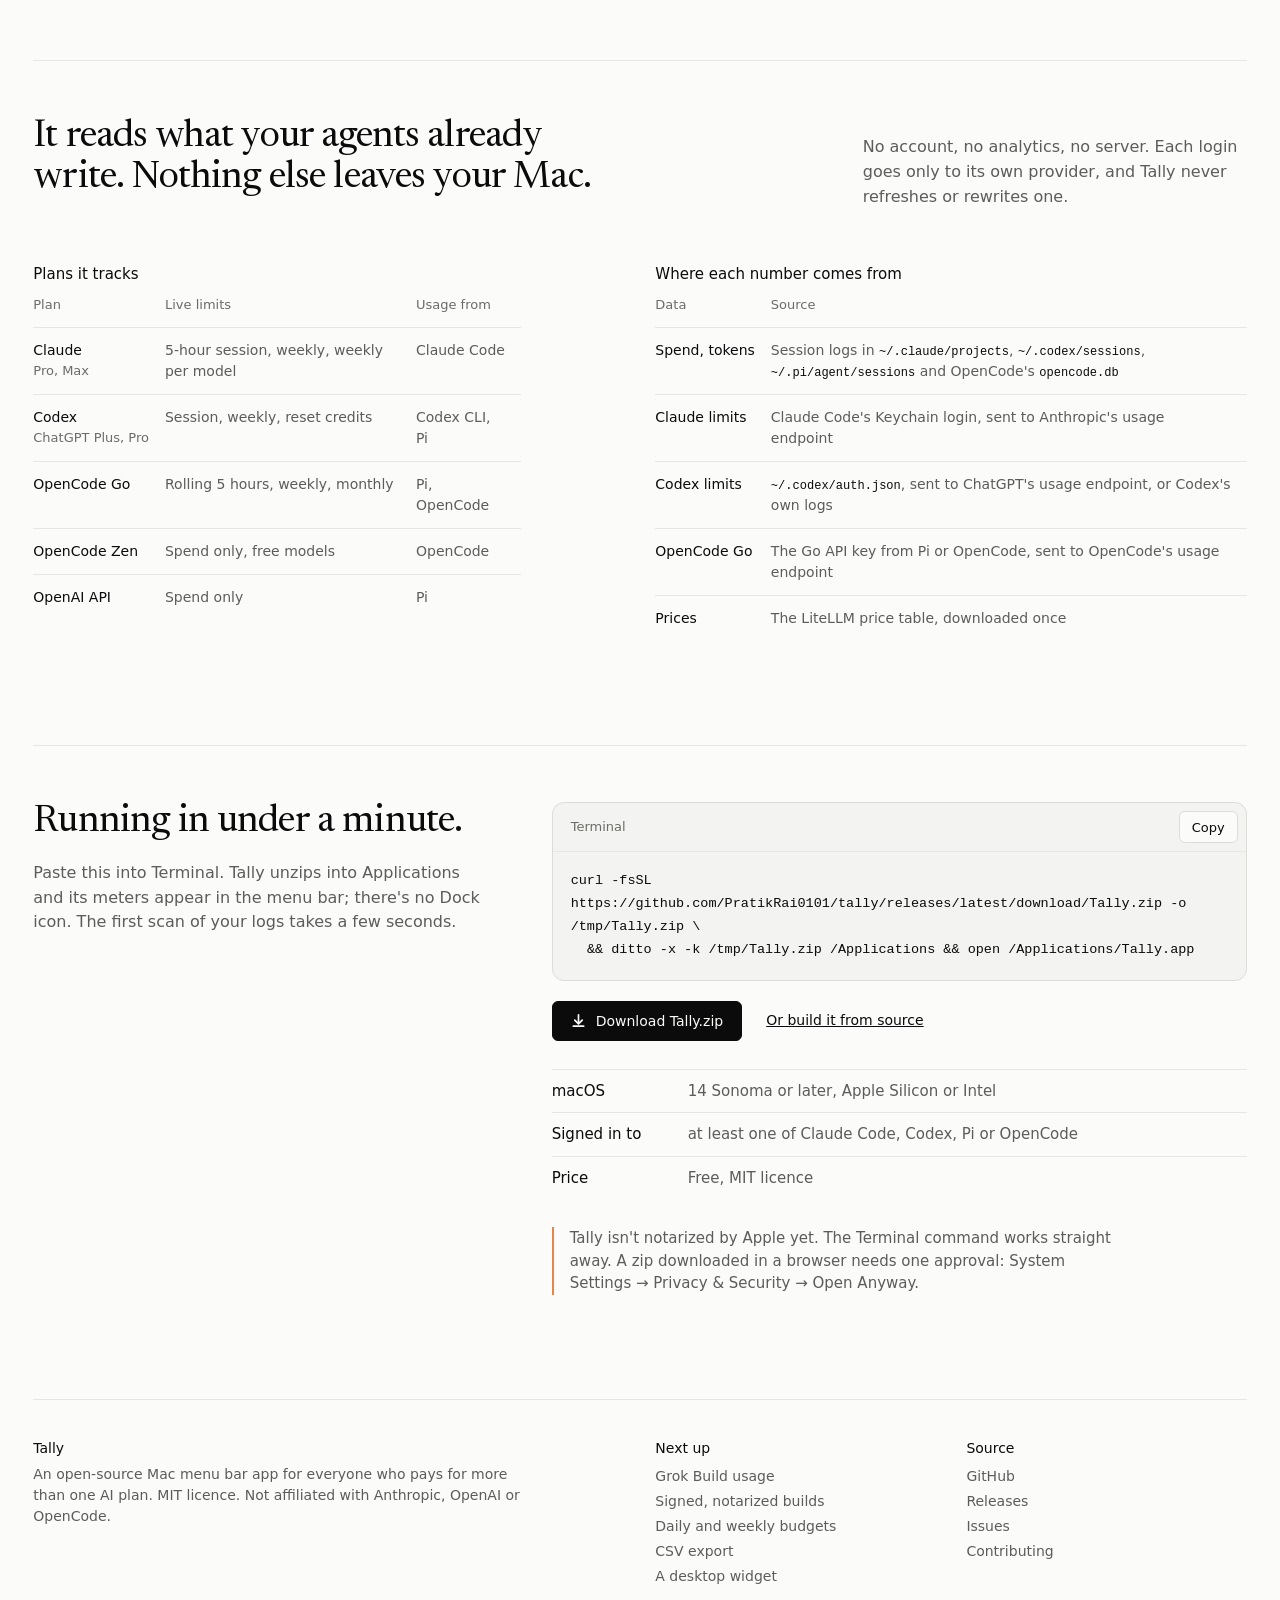
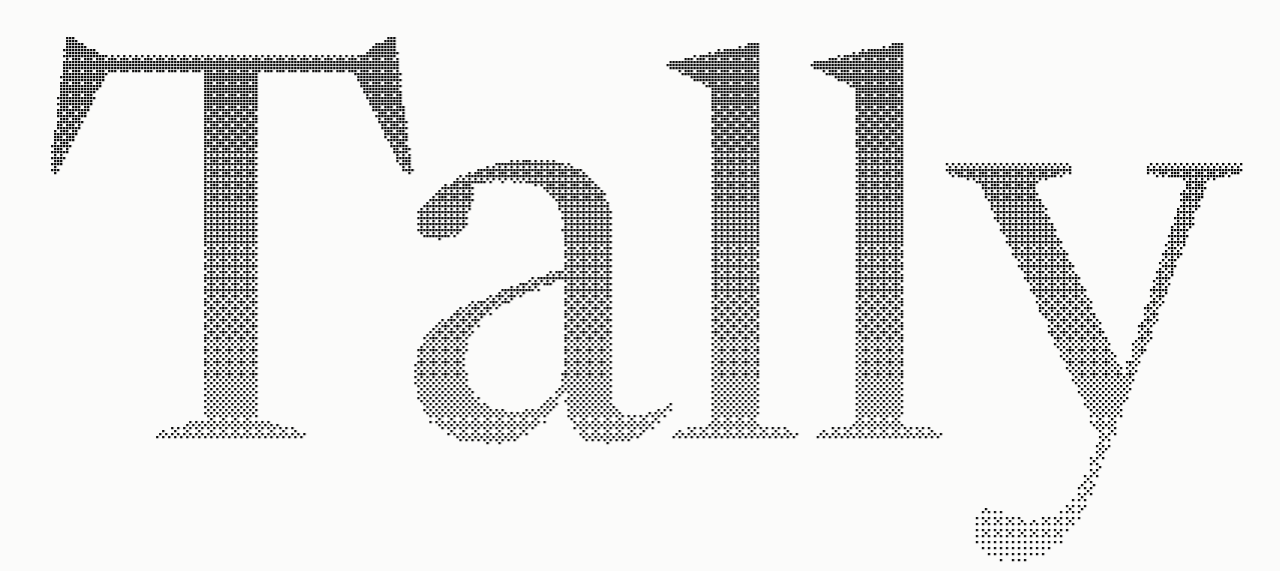
==== commit c2bc3d52: "Version the CSS and JS links so cached copies refresh with the new page Co-Authored-By: Claude Opus " ====
--- a/index.html
+++ b/index.html
@@ -17,7 +17,7 @@
 <link rel="icon" href="img/icon.png" type="image/png" sizes="256x256">
 <link rel="apple-touch-icon" href="apple-touch-icon.png">
 <link rel="preload" href="fonts/newsreader-latin.woff2" as="font" type="font/woff2" crossorigin>
-<link rel="stylesheet" href="site.css">
+<link rel="stylesheet" href="site.css?v=2">
 <script>try{var t=localStorage.getItem("tally-theme");document.documentElement.dataset.theme=t||(matchMedia("(prefers-color-scheme: dark)").matches?"dark":"light")}catch(e){}</script>
 </head>
 <body>
@@ -206,6 +206,6 @@
     <div class="word" id="word" aria-hidden="true"><canvas id="wordc"></canvas></div>
   </footer>
 </div>
-<script src="site.js" defer></script>
+<script src="site.js?v=2" defer></script>
 </body>
 </html>
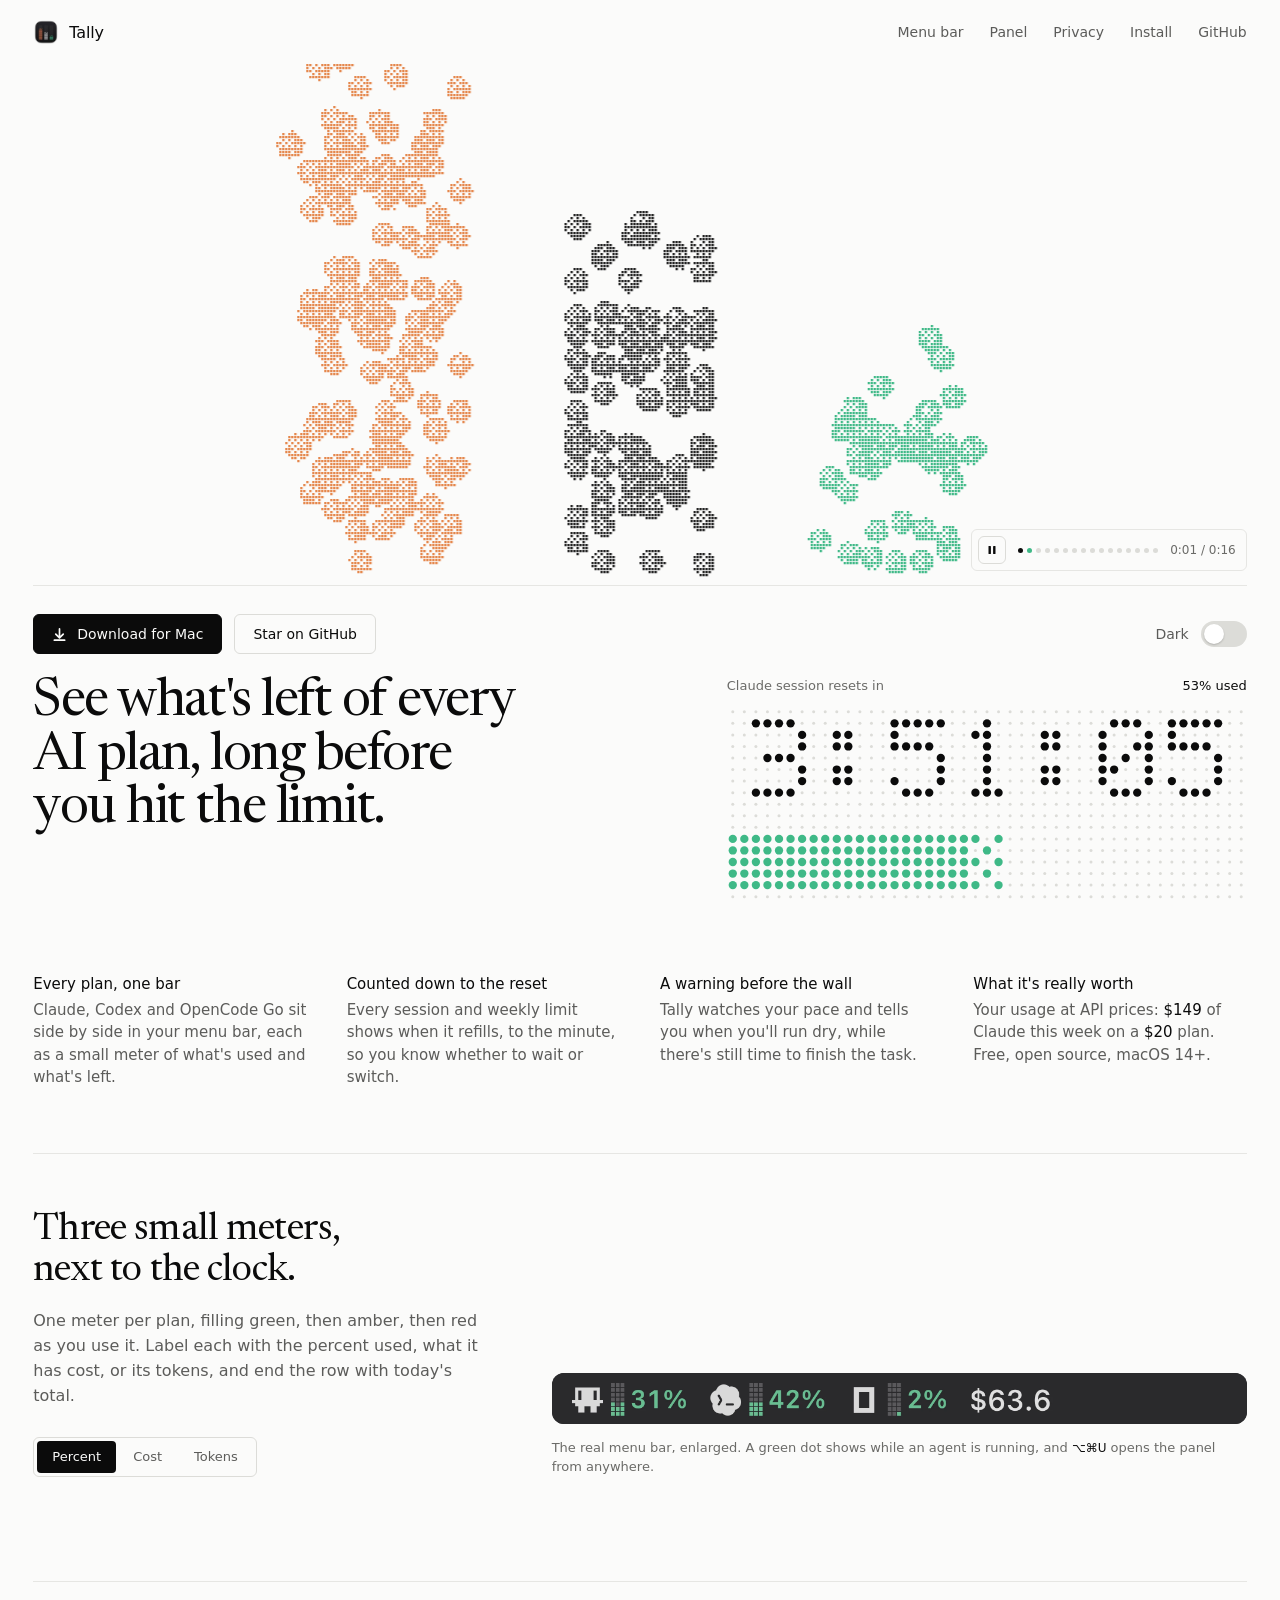
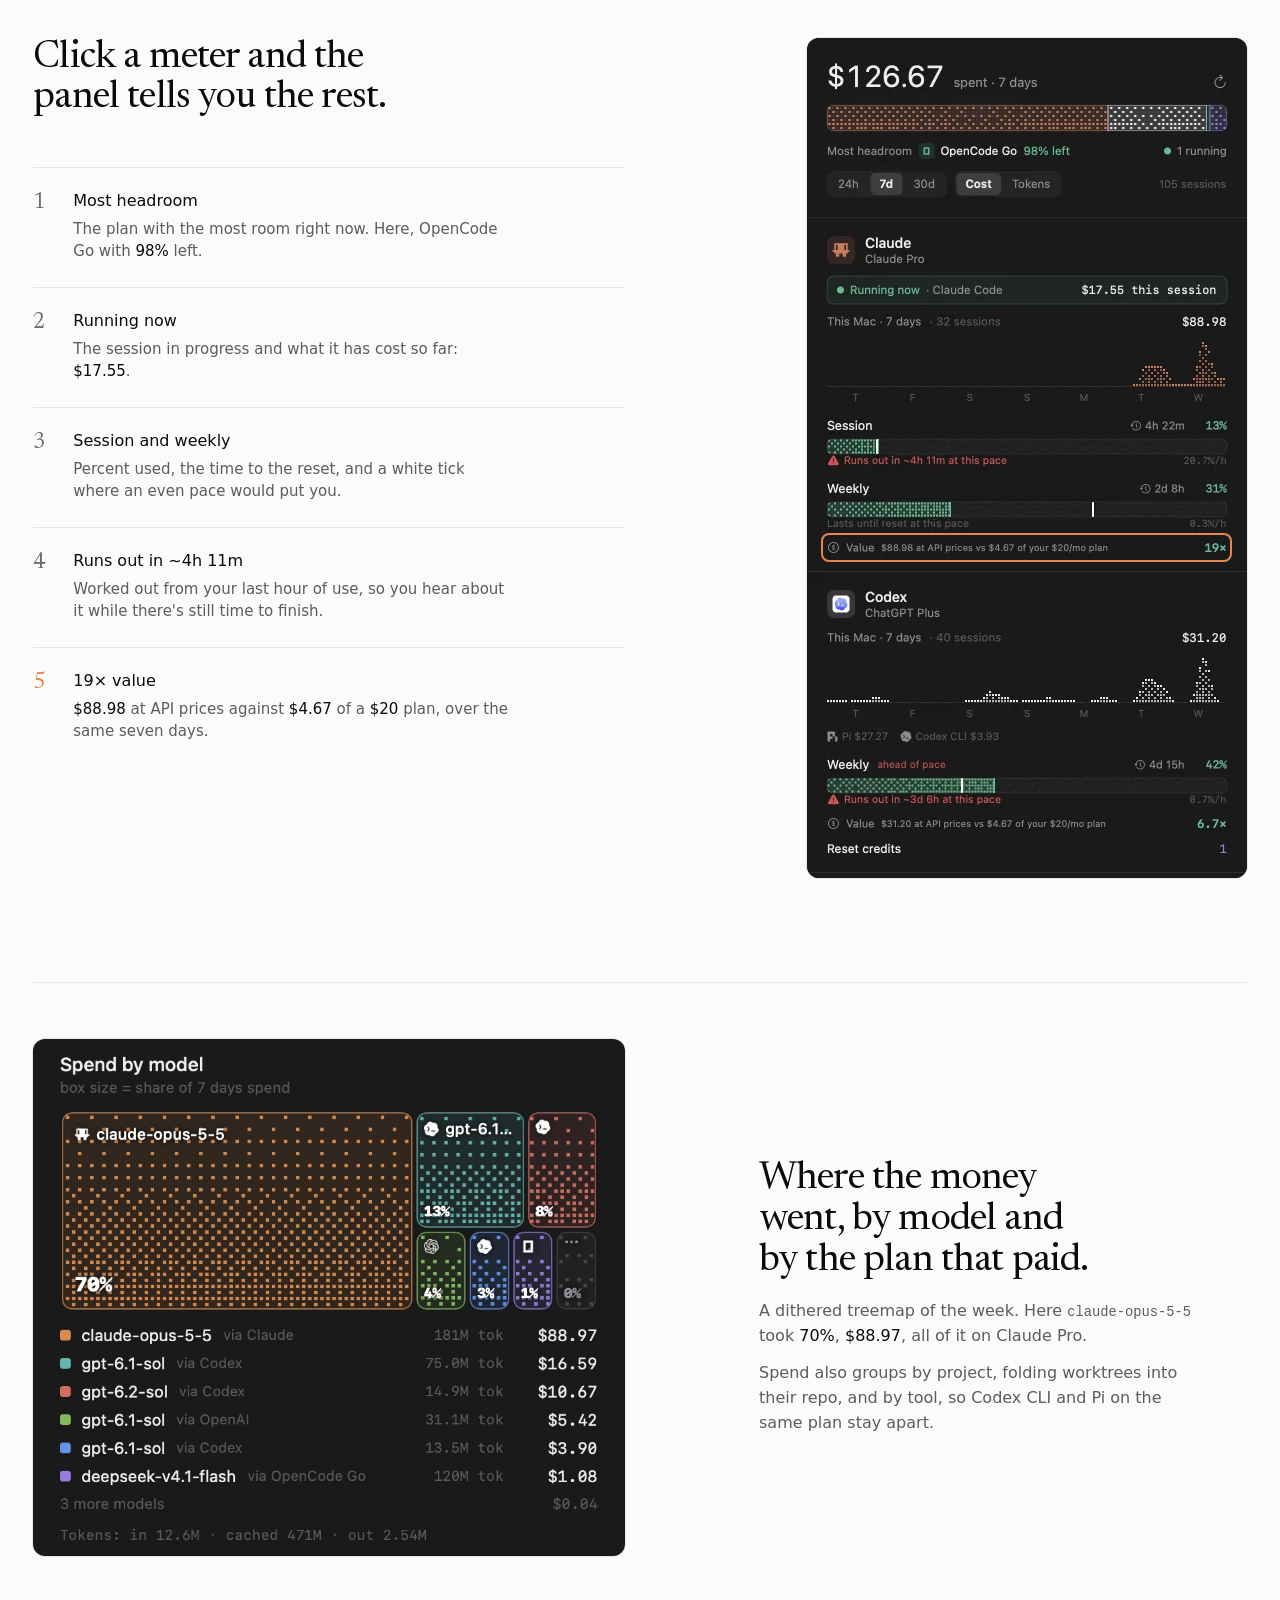
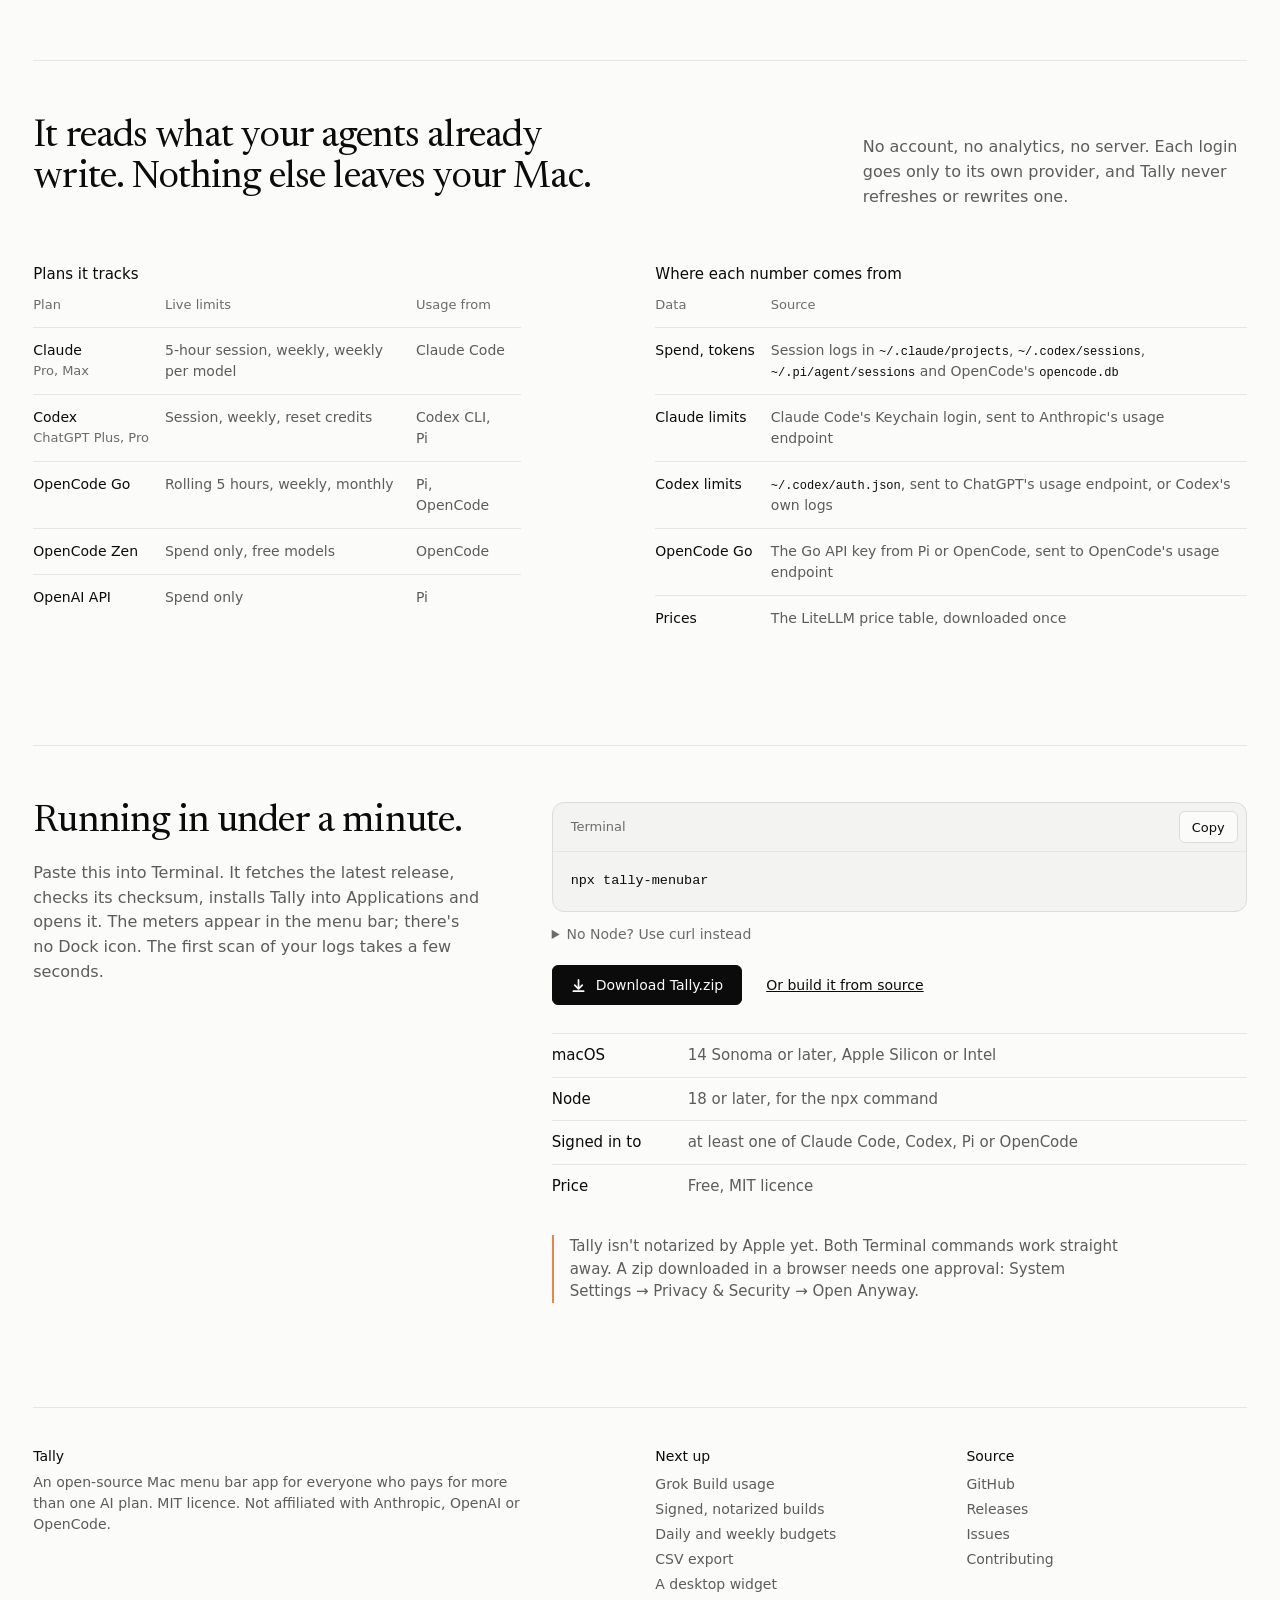
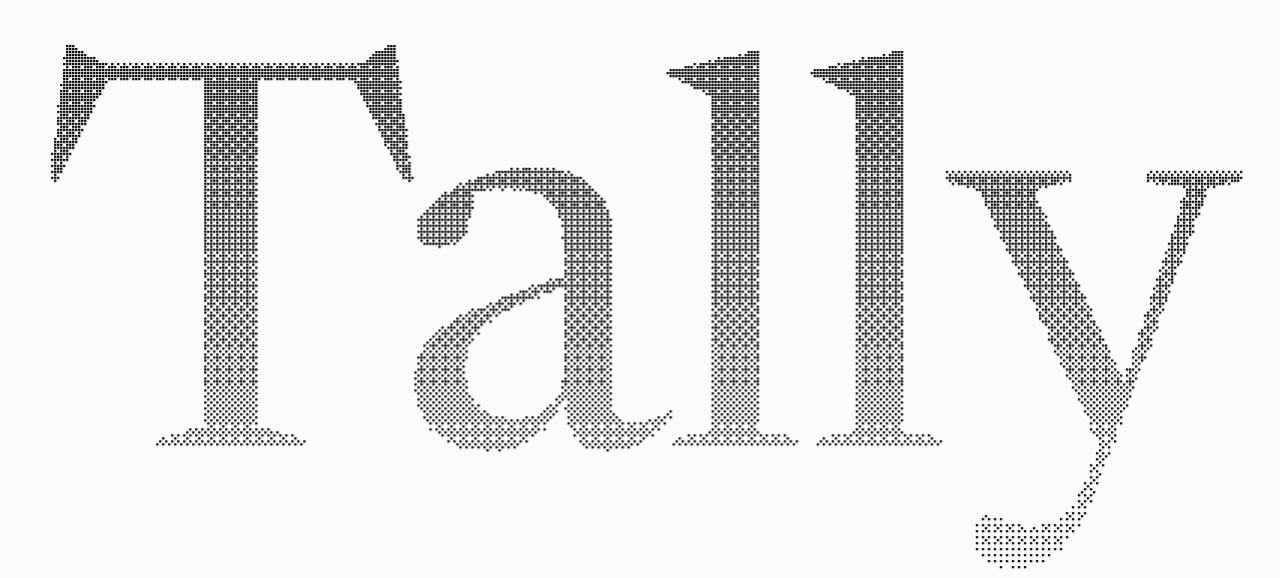
==== commit f0667207: "Install: npx tally-menubar, with the curl command folded underneath Co-Authored-By: Claude Opus 5.5 " ====
--- a/index.html
+++ b/index.html
@@ -17,7 +17,7 @@
 <link rel="icon" href="img/icon.png" type="image/png" sizes="256x256">
 <link rel="apple-touch-icon" href="apple-touch-icon.png">
 <link rel="preload" href="fonts/newsreader-latin.woff2" as="font" type="font/woff2" crossorigin>
-<link rel="stylesheet" href="site.css?v=2">
+<link rel="stylesheet" href="site.css?v=3">
 <script>try{var t=localStorage.getItem("tally-theme");document.documentElement.dataset.theme=t||(matchMedia("(prefers-color-scheme: dark)").matches?"dark":"light")}catch(e){}</script>
 </head>
 <body>
@@ -160,14 +160,18 @@
     <section class="sec grid" id="install" aria-labelledby="in-h">
       <div class="in-words">
         <h2 id="in-h">Running in under a minute.</h2>
-        <p class="body">Paste this into Terminal. Tally unzips into Applications and its meters appear in the menu bar; there's no Dock icon. The first scan of your logs takes a few seconds.</p>
+        <p class="body">Paste this into Terminal. It fetches the latest release, checks its checksum, installs Tally into Applications and opens it. The meters appear in the menu bar; there's no Dock icon. The first scan of your logs takes a few seconds.</p>
       </div>
       <div class="in-show">
         <div class="cmd">
           <div class="cmd-top"><span>Terminal</span><button class="copy" type="button" id="copy">Copy</button></div>
-          <pre id="cmd">curl -fsSL https://github.com/PratikRai0101/tally/releases/latest/download/Tally.zip -o /tmp/Tally.zip \
+          <pre id="cmd">npx tally-menubar</pre>
+        </div>
+        <details class="alt-cmd">
+          <summary>No Node? Use curl instead</summary>
+          <pre>curl -fsSL https://github.com/PratikRai0101/tally/releases/latest/download/Tally.zip -o /tmp/Tally.zip \
   &amp;&amp; ditto -x -k /tmp/Tally.zip /Applications &amp;&amp; open /Applications/Tally.app</pre>
-        </div>
+        </details>
         <div class="row">
           <a class="btn" href="https://github.com/PratikRai0101/tally/releases/latest/download/Tally.zip">
             <svg viewBox="0 0 16 16" fill="none" stroke="currentColor" stroke-width="1.8" stroke-linecap="round" stroke-linejoin="round" aria-hidden="true"><path d="M8 2v9M4 7.5 8 11.5 12 7.5M2.5 14h11"/></svg>Download Tally.zip</a>
@@ -175,10 +179,11 @@
         </div>
         <ul class="reqs">
           <li><b>macOS</b><span>14 Sonoma or later, Apple Silicon or Intel</span></li>
+          <li><b>Node</b><span>18 or later, for the npx command</span></li>
           <li><b>Signed in to</b><span>at least one of Claude Code, Codex, Pi or OpenCode</span></li>
           <li><b>Price</b><span>Free, MIT licence</span></li>
         </ul>
-        <p class="note">Tally isn't notarized by Apple yet. The Terminal command works straight away. A zip downloaded in a browser needs one approval: System Settings → Privacy &amp; Security → Open Anyway.</p>
+        <p class="note">Tally isn't notarized by Apple yet. Both Terminal commands work straight away. A zip downloaded in a browser needs one approval: System Settings → Privacy &amp; Security → Open Anyway.</p>
       </div>
     </section>
   </main>
--- a/site.css
+++ b/site.css
@@ -212,3 +212,9 @@
   .switch[aria-checked="true"] { background: Highlight; }
   .seg button[aria-pressed="true"] { border: 2px solid Highlight; }
 }
+
+/* install: the curl fallback, folded under the npx command */
+.alt-cmd { margin-top: 12px; font-size: 14px; color: var(--muted); }
+.alt-cmd summary { cursor: pointer; width: fit-content; }
+.alt-cmd summary:hover { color: var(--ink); }
+.alt-cmd pre { margin-top: 10px; padding: 14px 16px; background: var(--code); border: 1px solid var(--grid); border-radius: var(--r-m); font: 13px/1.7 var(--mono); color: var(--ink); white-space: pre-wrap; overflow-wrap: anywhere; }
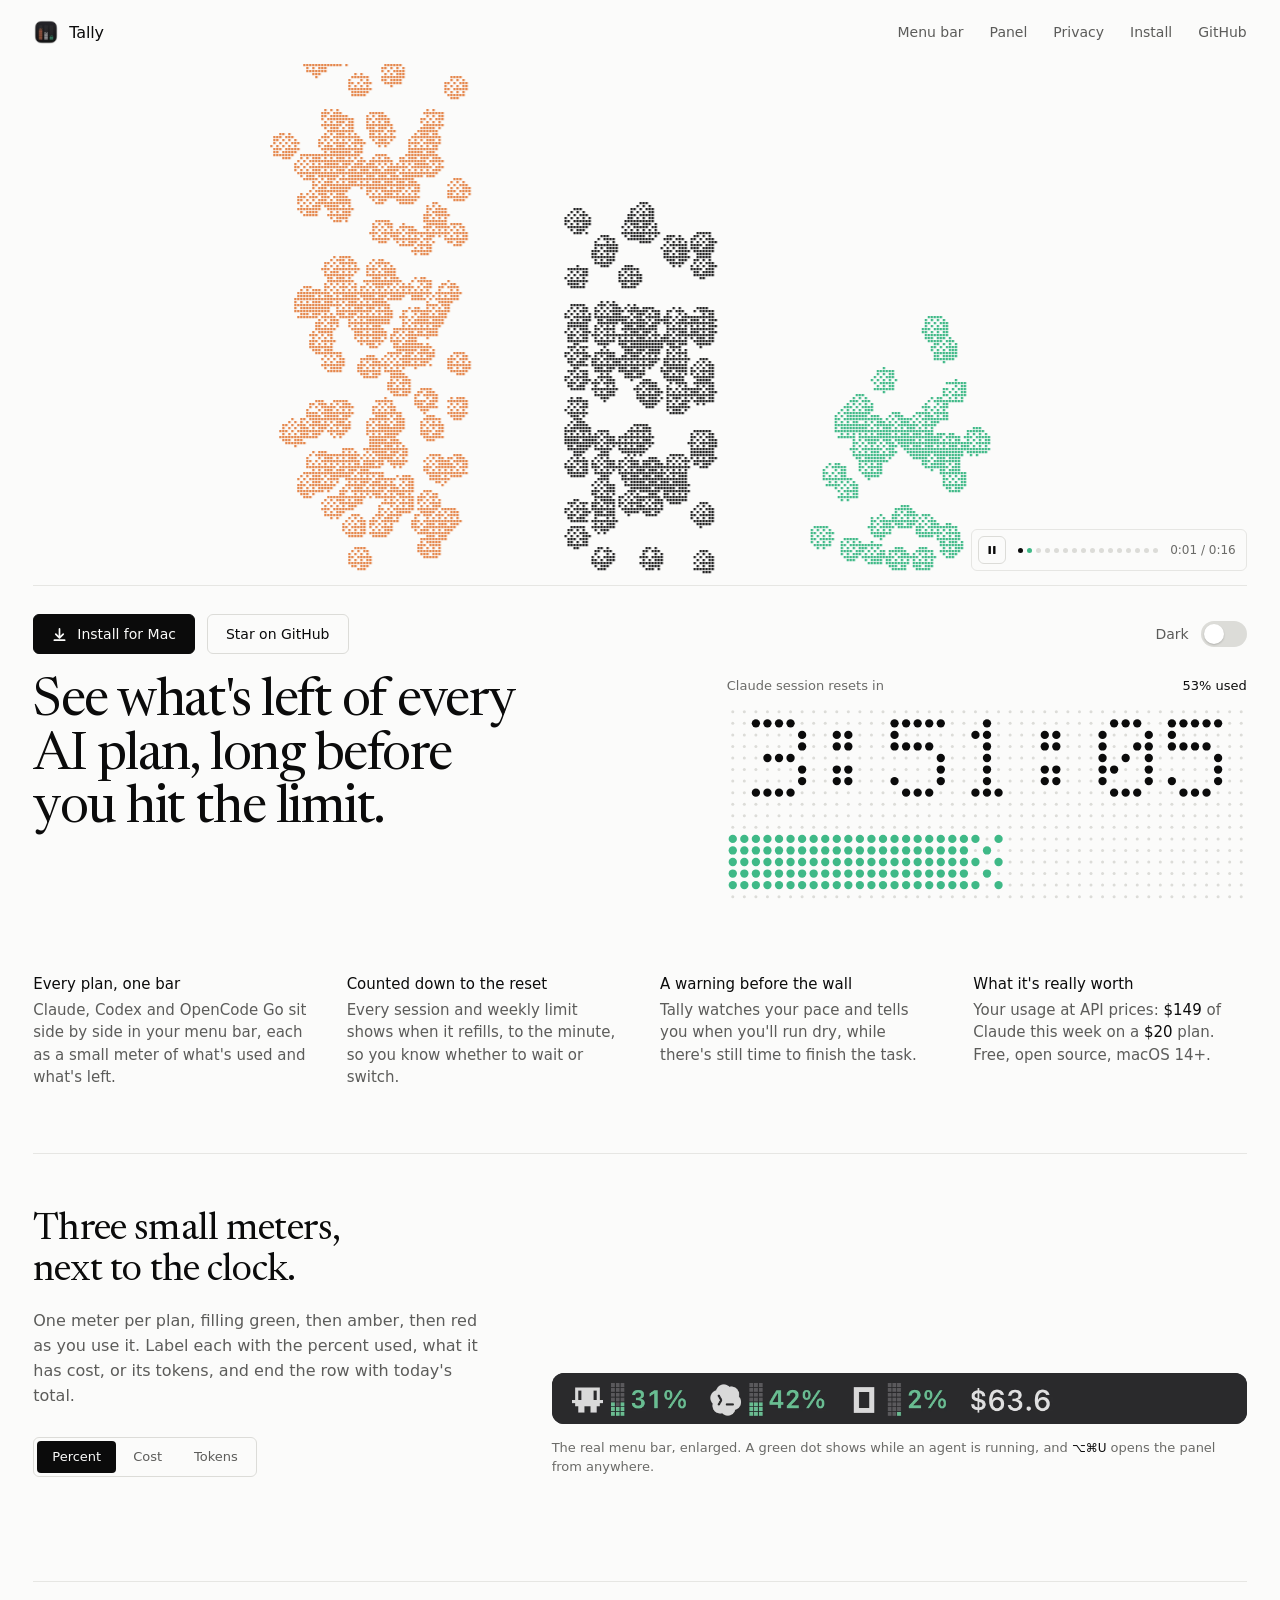
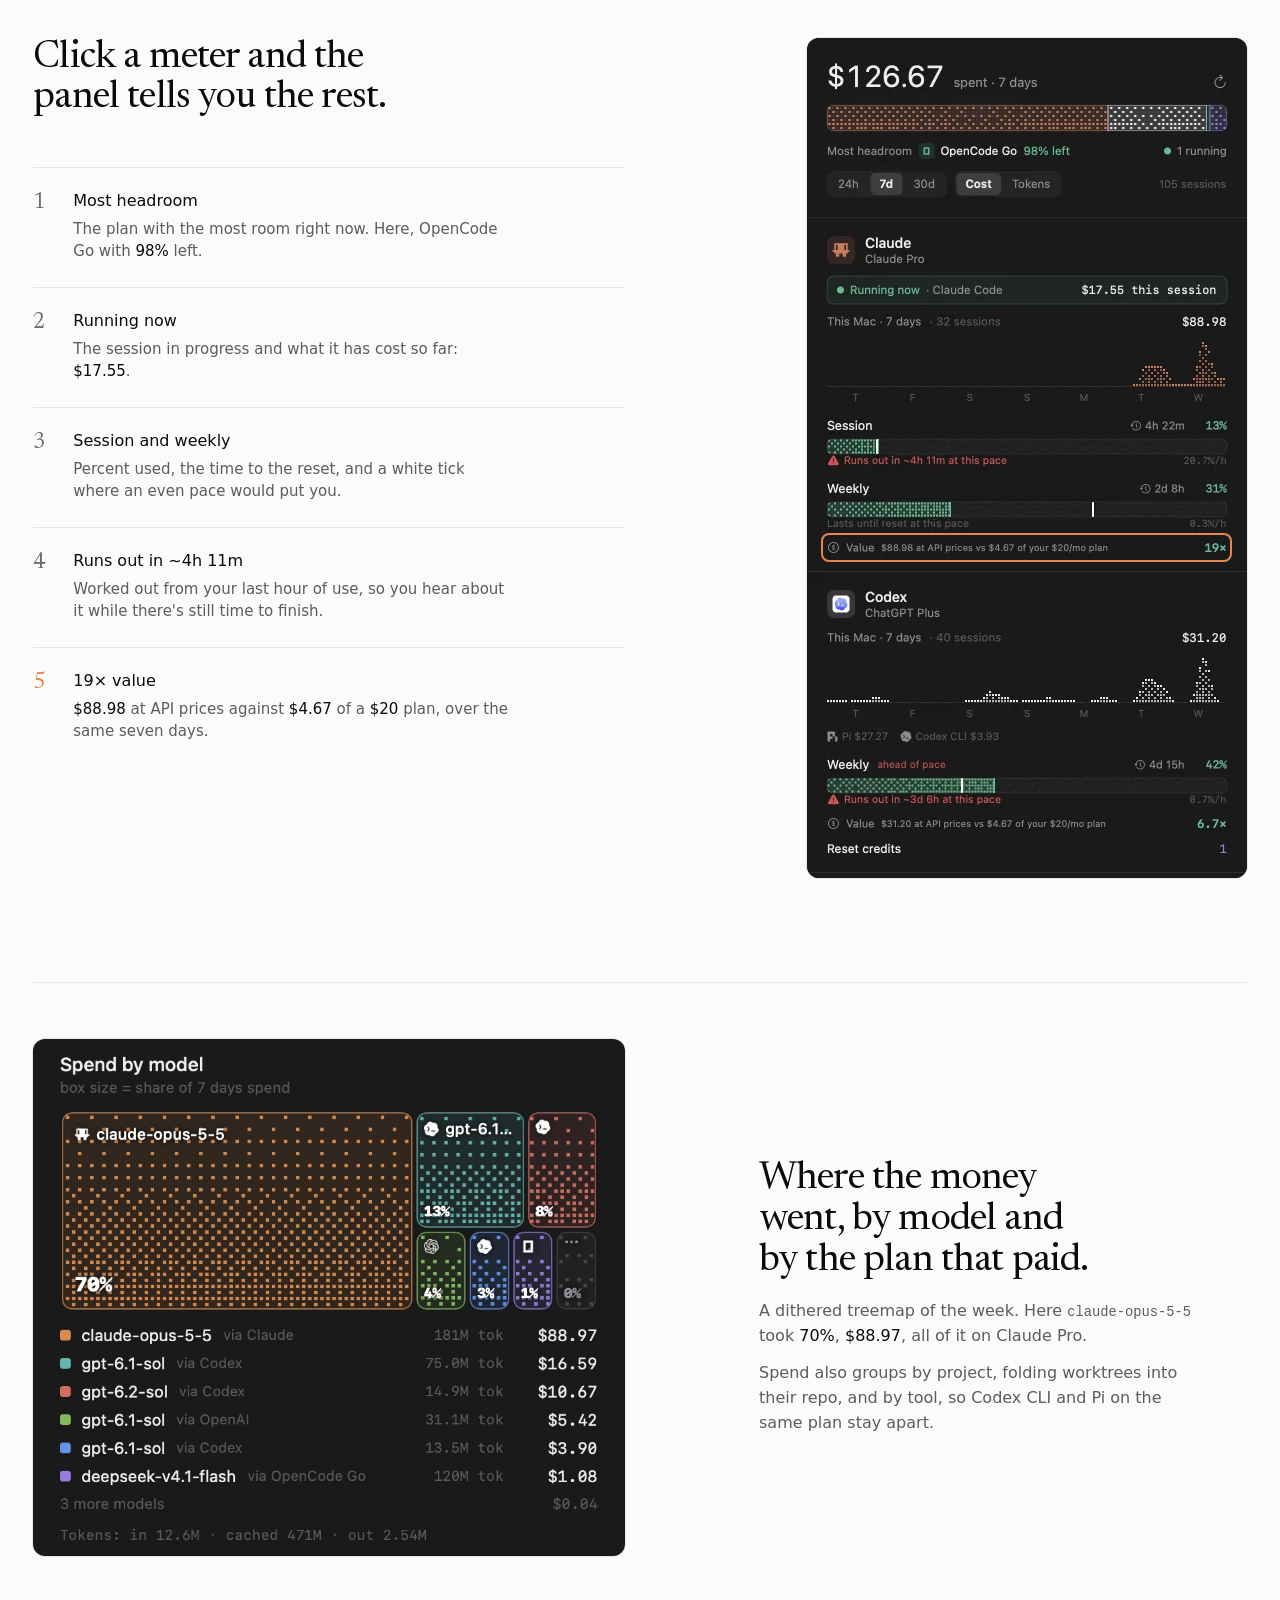
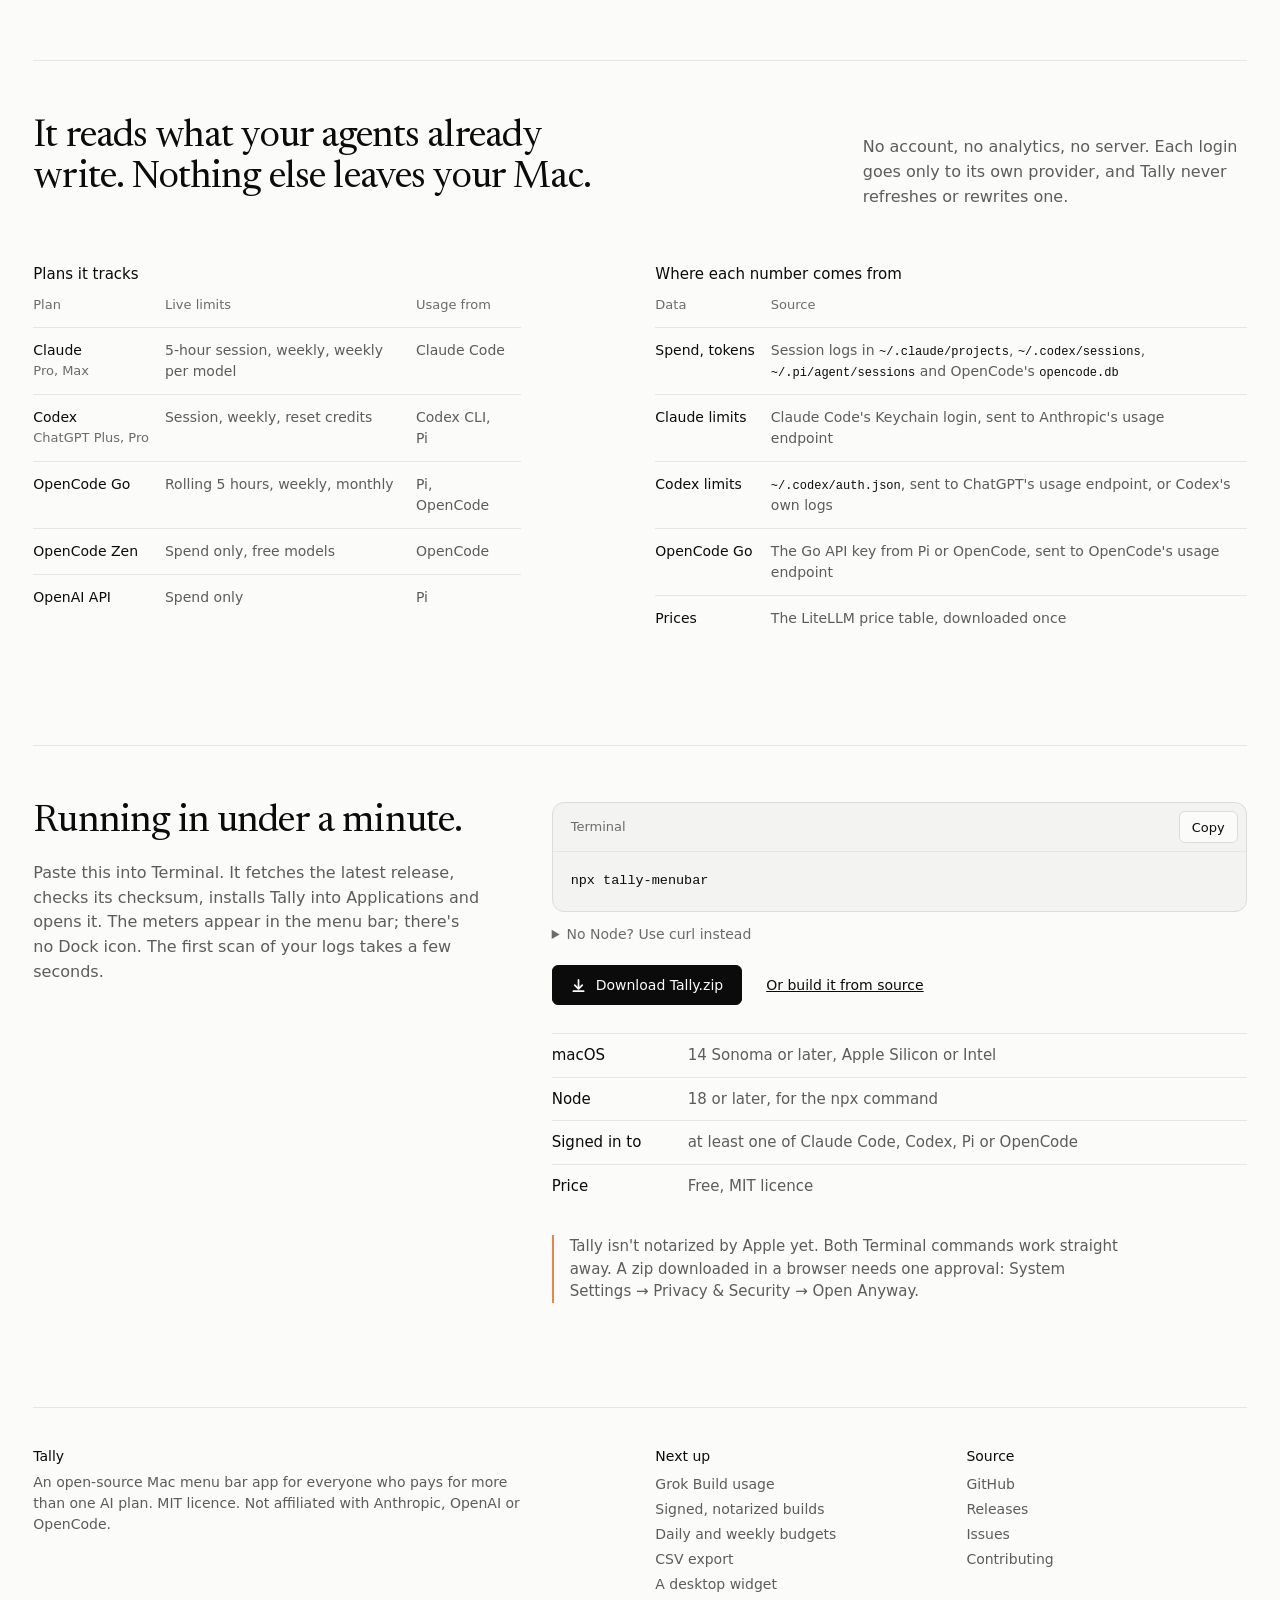
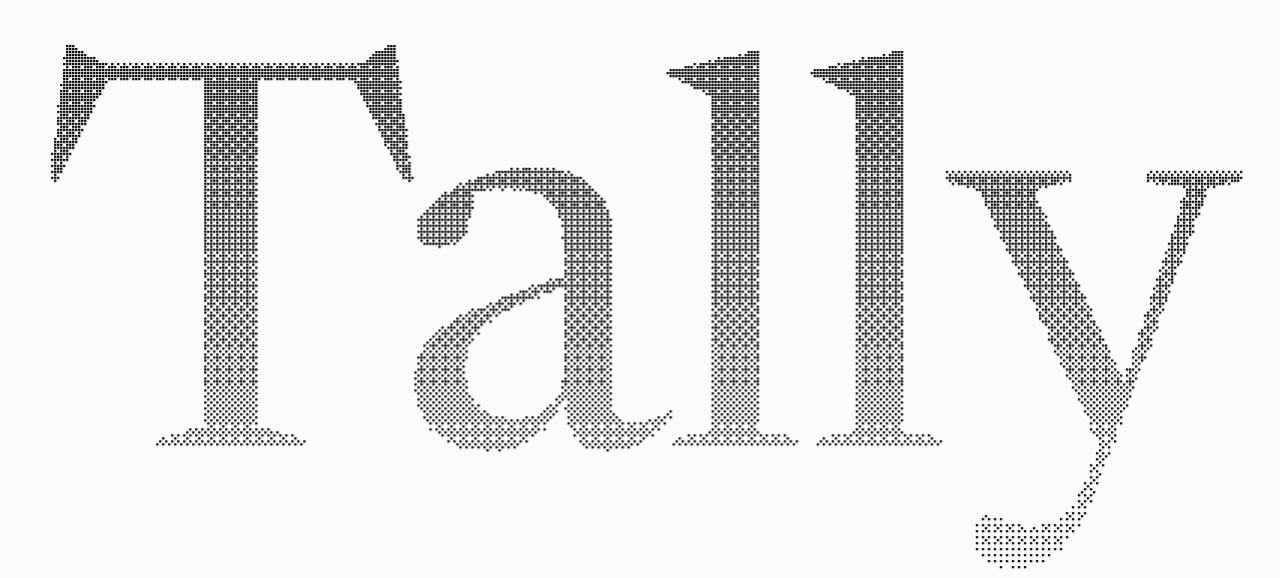
==== commit 2c964cca: "Hero button: Install for Mac jumps to the npx command instead of the GitHub release page Co-Authored" ====
--- a/index.html
+++ b/index.html
@@ -17,7 +17,7 @@
 <link rel="icon" href="img/icon.png" type="image/png" sizes="256x256">
 <link rel="apple-touch-icon" href="apple-touch-icon.png">
 <link rel="preload" href="fonts/newsreader-latin.woff2" as="font" type="font/woff2" crossorigin>
-<link rel="stylesheet" href="site.css?v=3">
+<link rel="stylesheet" href="site.css?v=4">
 <script>try{var t=localStorage.getItem("tally-theme");document.documentElement.dataset.theme=t||(matchMedia("(prefers-color-scheme: dark)").matches?"dark":"light")}catch(e){}</script>
 </head>
 <body>
@@ -49,8 +49,8 @@
 
   <main id="main">
     <div class="bar">
-      <a class="btn" href="https://github.com/PratikRai0101/tally/releases/latest">
-        <svg viewBox="0 0 16 16" fill="none" stroke="currentColor" stroke-width="1.8" stroke-linecap="round" stroke-linejoin="round" aria-hidden="true"><path d="M8 2v9M4 7.5 8 11.5 12 7.5M2.5 14h11"/></svg>Download for Mac</a>
+      <a class="btn" href="#install">
+        <svg viewBox="0 0 16 16" fill="none" stroke="currentColor" stroke-width="1.8" stroke-linecap="round" stroke-linejoin="round" aria-hidden="true"><path d="M8 2v9M4 7.5 8 11.5 12 7.5M2.5 14h11"/></svg>Install for Mac</a>
       <a class="btn alt" href="https://github.com/PratikRai0101/tally">Star on GitHub</a>
       <div class="switch-row"><span id="dl">Dark</span><button class="switch" id="theme" role="switch" aria-checked="false" aria-labelledby="dl"></button></div>
     </div>
--- a/site.css
+++ b/site.css
@@ -218,3 +218,8 @@
 .alt-cmd summary { cursor: pointer; width: fit-content; }
 .alt-cmd summary:hover { color: var(--ink); }
 .alt-cmd pre { margin-top: 10px; padding: 14px 16px; background: var(--code); border: 1px solid var(--grid); border-radius: var(--r-m); font: 13px/1.7 var(--mono); color: var(--ink); white-space: pre-wrap; overflow-wrap: anywhere; }
+
+/* arriving from "Install for Mac": the command box pulses once so the eye lands on it */
+@keyframes cmd-flash { 0%, 100% { box-shadow: 0 0 0 0 transparent; } 25%, 60% { box-shadow: 0 0 0 3px var(--green); } }
+#install:target .cmd { animation: cmd-flash 1.4s ease-out .35s 1; }
+@media (prefers-reduced-motion: reduce) { #install:target .cmd { animation: none; box-shadow: 0 0 0 2px var(--green); } }
